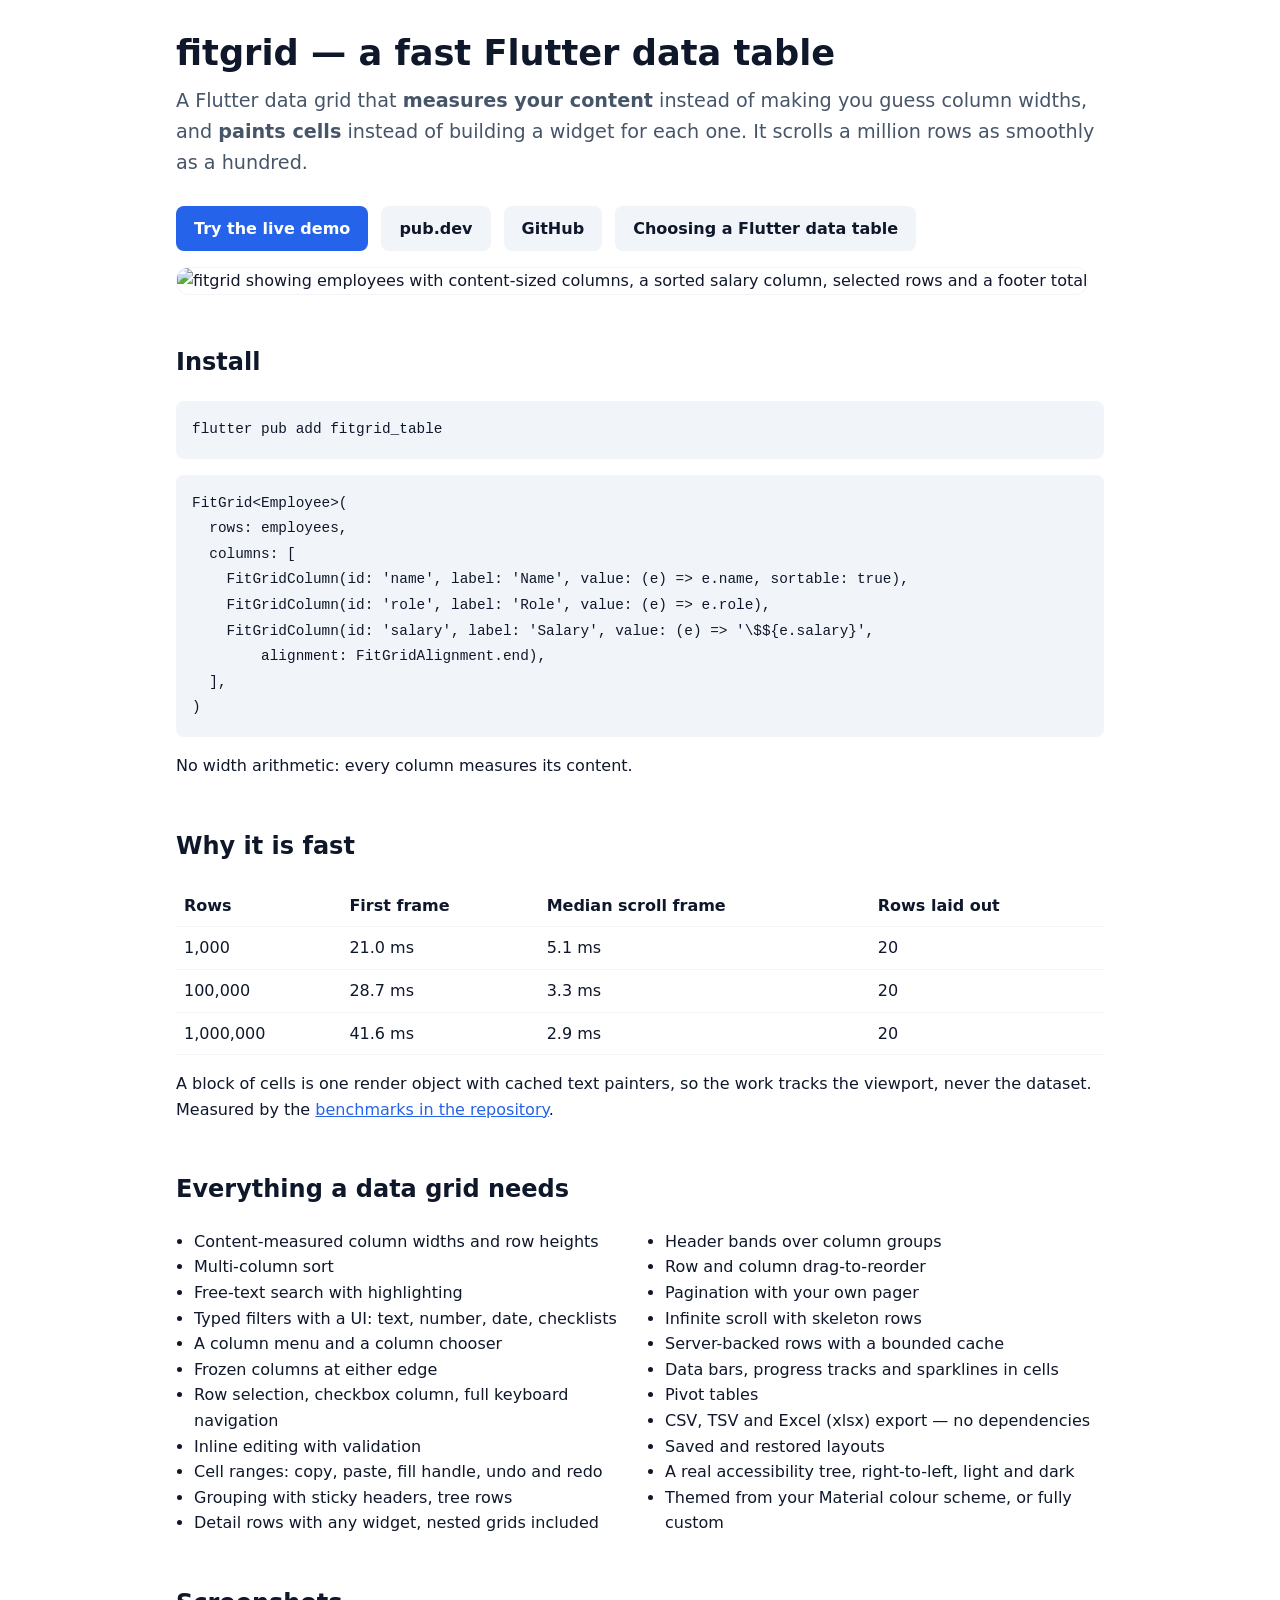
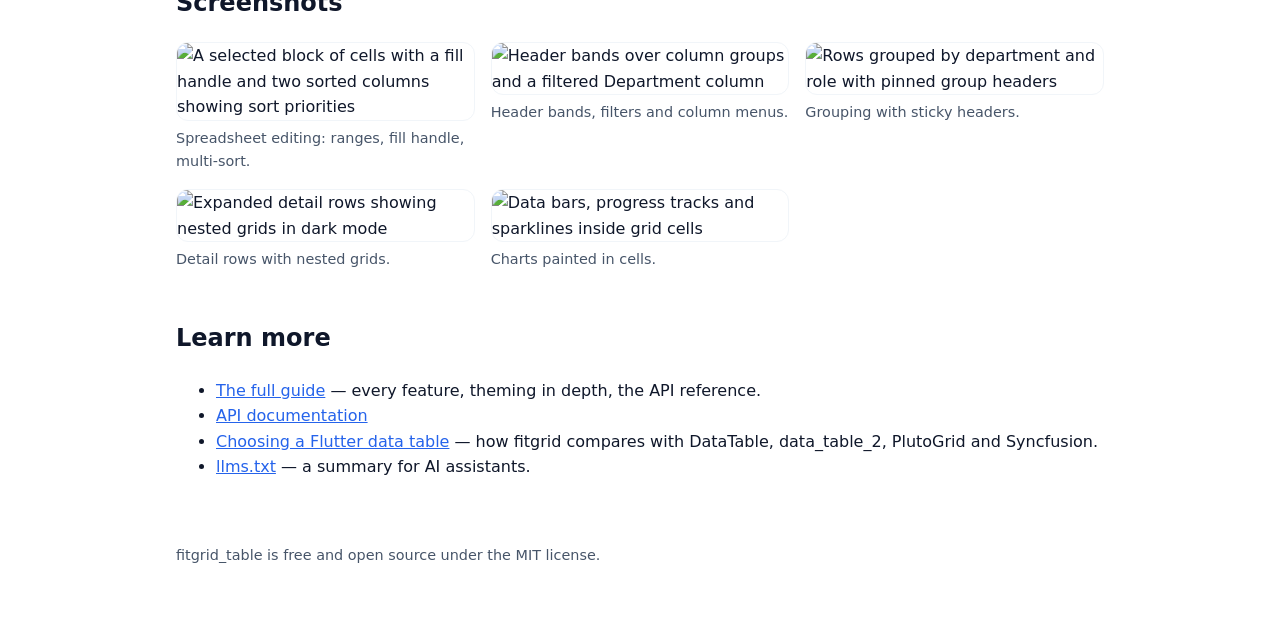
==== site/index.html @ 961db8b8 "docs: website, comparison guide, llms.txt and launch drafts site/ is a static landing page (indexabl" ====
<!DOCTYPE html>
<html lang="en">
<head>
  <meta charset="utf-8">
  <meta name="viewport" content="width=device-width, initial-scale=1">
  <title>fitgrid — a fast Flutter data table and data grid</title>
  <meta name="description" content="fitgrid is a Flutter data table and data grid that measures column widths from content and paints cells, so it scrolls a million rows smoothly. Sorting, filters, editing, grouping, xlsx export. Free and open source.">
  <link rel="canonical" href="https://amodh2022.github.io/fitgrid/">
  <meta property="og:title" content="fitgrid — a fast Flutter data table">
  <meta property="og:description" content="A Flutter data grid that measures your content and paints cells: a million rows, sorting, filters, editing, grouping, xlsx export, no dependencies.">
  <meta property="og:image" content="https://amodh2022.github.io/fitgrid/screenshots/overview.png">
  <meta property="og:type" content="website">
  <meta name="twitter:card" content="summary_large_image">
  <script type="application/ld+json">
  {
    "@context": "https://schema.org",
    "@type": "SoftwareSourceCode",
    "name": "fitgrid_table",
    "description": "A Flutter data table and data grid that measures column widths and paints cells.",
    "codeRepository": "https://github.com/Amodh2022/fitgrid",
    "programmingLanguage": "Dart",
    "runtimePlatform": "Flutter",
    "license": "https://opensource.org/licenses/MIT"
  }
  </script>
  <style>
    :root { --fg:#0f172a; --muted:#475569; --bg:#ffffff; --card:#f1f5f9; --accent:#2563eb; }
    @media (prefers-color-scheme: dark) { :root { --fg:#e2e8f0; --muted:#94a3b8; --bg:#0b1120; --card:#1e293b; --accent:#60a5fa; } }
    * { box-sizing: border-box; }
    body { margin:0; font:16px/1.6 system-ui,-apple-system,Segoe UI,Roboto,sans-serif; color:var(--fg); background:var(--bg); }
    main { max-width:960px; margin:0 auto; padding:32px 16px 64px; }
    h1 { font-size:2.2rem; line-height:1.2; margin:0 0 12px; }
    h2 { margin-top:48px; }
    p.lead { font-size:1.2rem; color:var(--muted); margin-top:0; }
    a { color:var(--accent); }
    .buttons a { display:inline-block; margin:8px 8px 0 0; padding:10px 18px; border-radius:8px; background:var(--accent); color:#fff; text-decoration:none; font-weight:600; }
    .buttons a.secondary { background:var(--card); color:var(--fg); }
    img { width:100%; height:auto; border-radius:12px; border:1px solid var(--card); }
    pre { background:var(--card); padding:16px; border-radius:8px; overflow-x:auto; }
    code { font-family:ui-monospace,SFMono-Regular,Menlo,monospace; font-size:.9em; }
    ul.features { columns:2; gap:32px; padding-left:18px; }
    @media (max-width:640px) { ul.features { columns:1; } h1 { font-size:1.7rem; } }
    table { border-collapse:collapse; width:100%; }
    th, td { text-align:left; padding:8px; border-bottom:1px solid var(--card); }
    .gallery { display:grid; grid-template-columns:repeat(auto-fit,minmax(280px,1fr)); gap:16px; }
    .gallery figure { margin:0; }
    figcaption { color:var(--muted); font-size:.9rem; margin-top:6px; }
    footer { color:var(--muted); margin-top:64px; font-size:.9rem; }
  </style>
</head>
<body>
<main>
  <h1>fitgrid — a fast Flutter data table</h1>
  <p class="lead">A Flutter data grid that <strong>measures your content</strong> instead of making you guess column widths, and <strong>paints cells</strong> instead of building a widget for each one. It scrolls a million rows as smoothly as a hundred.</p>
  <div class="buttons">
    <a href="demo/">Try the live demo</a>
    <a class="secondary" href="https://pub.dev/packages/fitgrid_table">pub.dev</a>
    <a class="secondary" href="https://github.com/Amodh2022/fitgrid">GitHub</a>
    <a class="secondary" href="choosing-a-flutter-data-table.html">Choosing a Flutter data table</a>
  </div>

  <p><img src="screenshots/overview.png" alt="fitgrid showing employees with content-sized columns, a sorted salary column, selected rows and a footer total" width="2560" height="1600"></p>

  <h2>Install</h2>
<pre><code>flutter pub add fitgrid_table</code></pre>
<pre><code>FitGrid&lt;Employee&gt;(
  rows: employees,
  columns: [
    FitGridColumn(id: 'name', label: 'Name', value: (e) =&gt; e.name, sortable: true),
    FitGridColumn(id: 'role', label: 'Role', value: (e) =&gt; e.role),
    FitGridColumn(id: 'salary', label: 'Salary', value: (e) =&gt; '\$${e.salary}',
        alignment: FitGridAlignment.end),
  ],
)</code></pre>
  <p>No width arithmetic: every column measures its content.</p>

  <h2>Why it is fast</h2>
  <table>
    <tr><th>Rows</th><th>First frame</th><th>Median scroll frame</th><th>Rows laid out</th></tr>
    <tr><td>1,000</td><td>21.0 ms</td><td>5.1 ms</td><td>20</td></tr>
    <tr><td>100,000</td><td>28.7 ms</td><td>3.3 ms</td><td>20</td></tr>
    <tr><td>1,000,000</td><td>41.6 ms</td><td>2.9 ms</td><td>20</td></tr>
  </table>
  <p>A block of cells is one render object with cached text painters, so the work tracks the viewport, never the dataset. Measured by the <a href="https://github.com/Amodh2022/fitgrid/tree/main/benchmark">benchmarks in the repository</a>.</p>

  <h2>Everything a data grid needs</h2>
  <ul class="features">
    <li>Content-measured column widths and row heights</li>
    <li>Multi-column sort</li>
    <li>Free-text search with highlighting</li>
    <li>Typed filters with a UI: text, number, date, checklists</li>
    <li>A column menu and a column chooser</li>
    <li>Frozen columns at either edge</li>
    <li>Row selection, checkbox column, full keyboard navigation</li>
    <li>Inline editing with validation</li>
    <li>Cell ranges: copy, paste, fill handle, undo and redo</li>
    <li>Grouping with sticky headers, tree rows</li>
    <li>Detail rows with any widget, nested grids included</li>
    <li>Header bands over column groups</li>
    <li>Row and column drag-to-reorder</li>
    <li>Pagination with your own pager</li>
    <li>Infinite scroll with skeleton rows</li>
    <li>Server-backed rows with a bounded cache</li>
    <li>Data bars, progress tracks and sparklines in cells</li>
    <li>Pivot tables</li>
    <li>CSV, TSV and Excel (xlsx) export — no dependencies</li>
    <li>Saved and restored layouts</li>
    <li>A real accessibility tree, right-to-left, light and dark</li>
    <li>Themed from your Material colour scheme, or fully custom</li>
  </ul>

  <h2>Screenshots</h2>
  <div class="gallery">
    <figure><img src="screenshots/spreadsheet.png" alt="A selected block of cells with a fill handle and two sorted columns showing sort priorities" loading="lazy"><figcaption>Spreadsheet editing: ranges, fill handle, multi-sort.</figcaption></figure>
    <figure><img src="screenshots/filters.png" alt="Header bands over column groups and a filtered Department column" loading="lazy"><figcaption>Header bands, filters and column menus.</figcaption></figure>
    <figure><img src="screenshots/grouping.png" alt="Rows grouped by department and role with pinned group headers" loading="lazy"><figcaption>Grouping with sticky headers.</figcaption></figure>
    <figure><img src="screenshots/detail.png" alt="Expanded detail rows showing nested grids in dark mode" loading="lazy"><figcaption>Detail rows with nested grids.</figcaption></figure>
    <figure><img src="screenshots/charts.png" alt="Data bars, progress tracks and sparklines inside grid cells" loading="lazy"><figcaption>Charts painted in cells.</figcaption></figure>
  </div>

  <h2>Learn more</h2>
  <ul>
    <li><a href="https://github.com/Amodh2022/fitgrid#readme">The full guide</a> — every feature, theming in depth, the API reference.</li>
    <li><a href="https://pub.dev/documentation/fitgrid_table/latest/">API documentation</a></li>
    <li><a href="choosing-a-flutter-data-table.html">Choosing a Flutter data table</a> — how fitgrid compares with DataTable, data_table_2, PlutoGrid and Syncfusion.</li>
    <li><a href="llms.txt">llms.txt</a> — a summary for AI assistants.</li>
  </ul>

  <footer>fitgrid_table is free and open source under the MIT license.</footer>
</main>
</body>
</html>
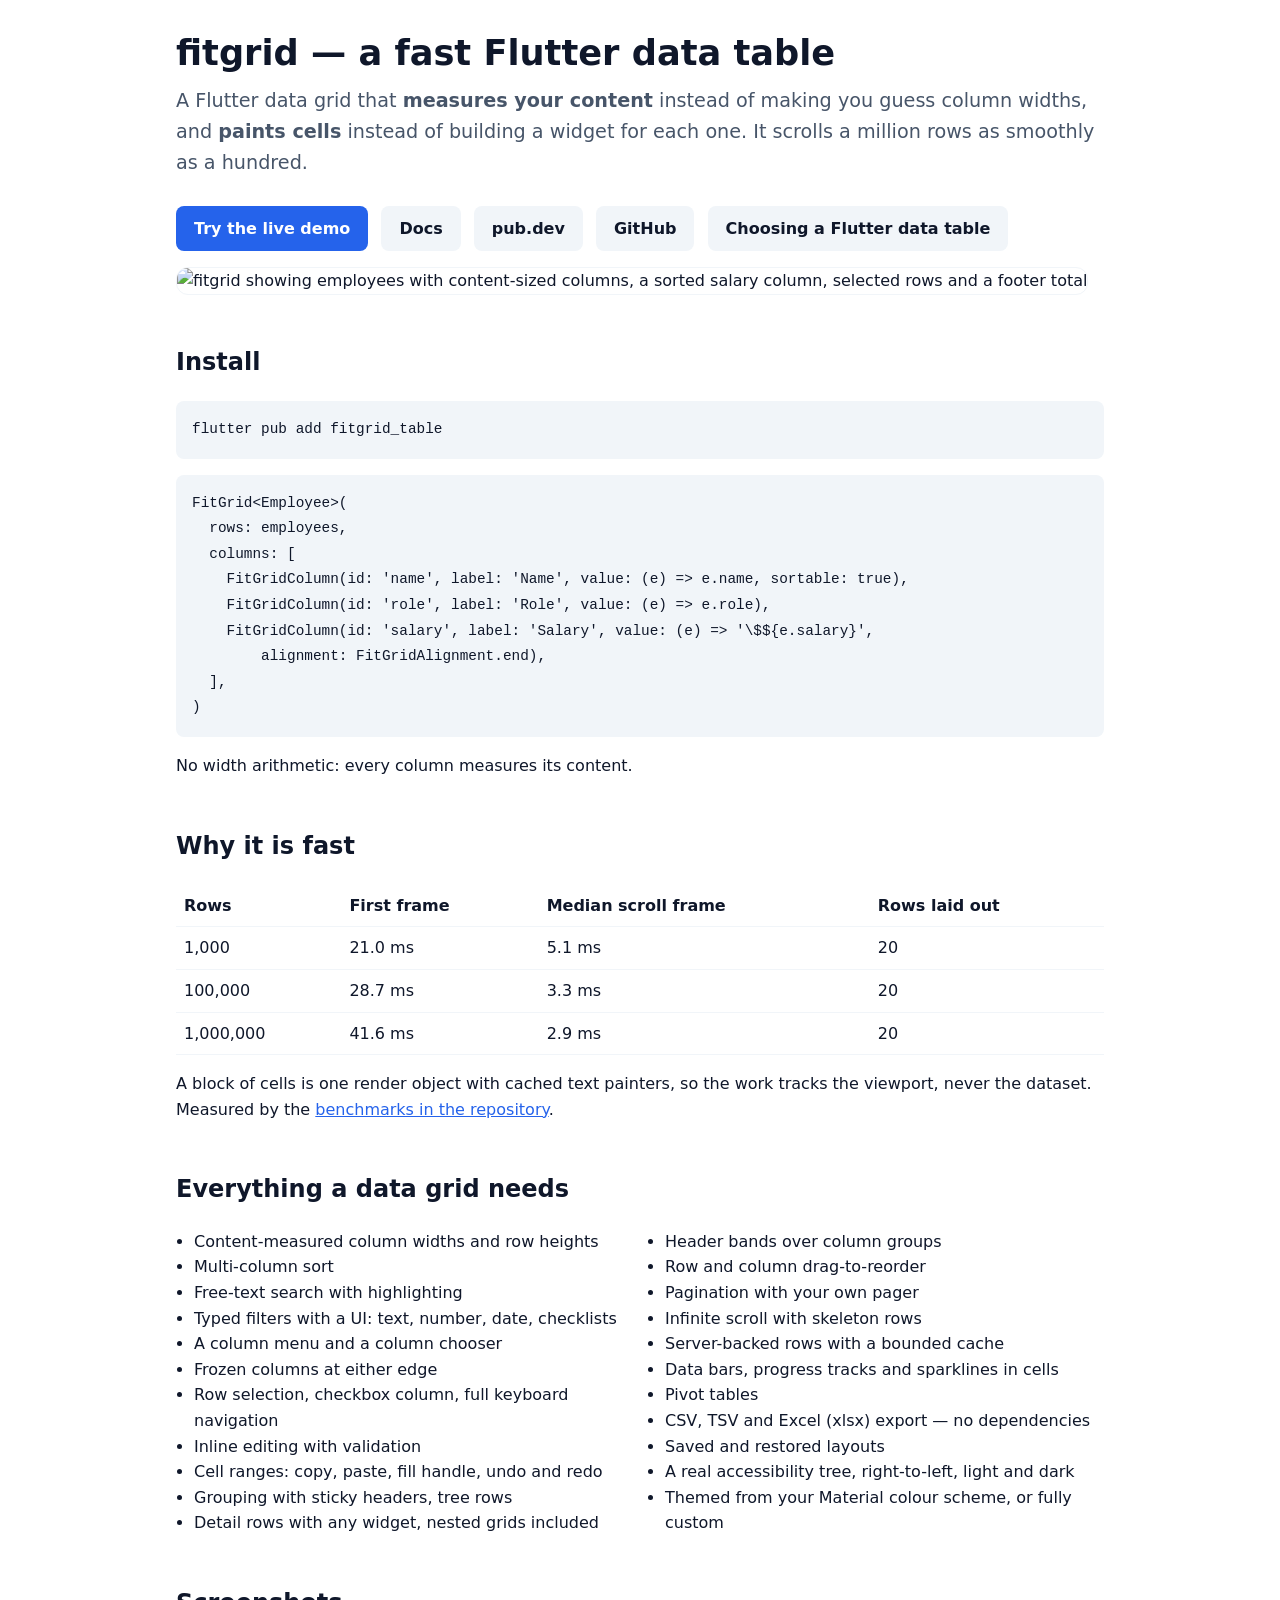
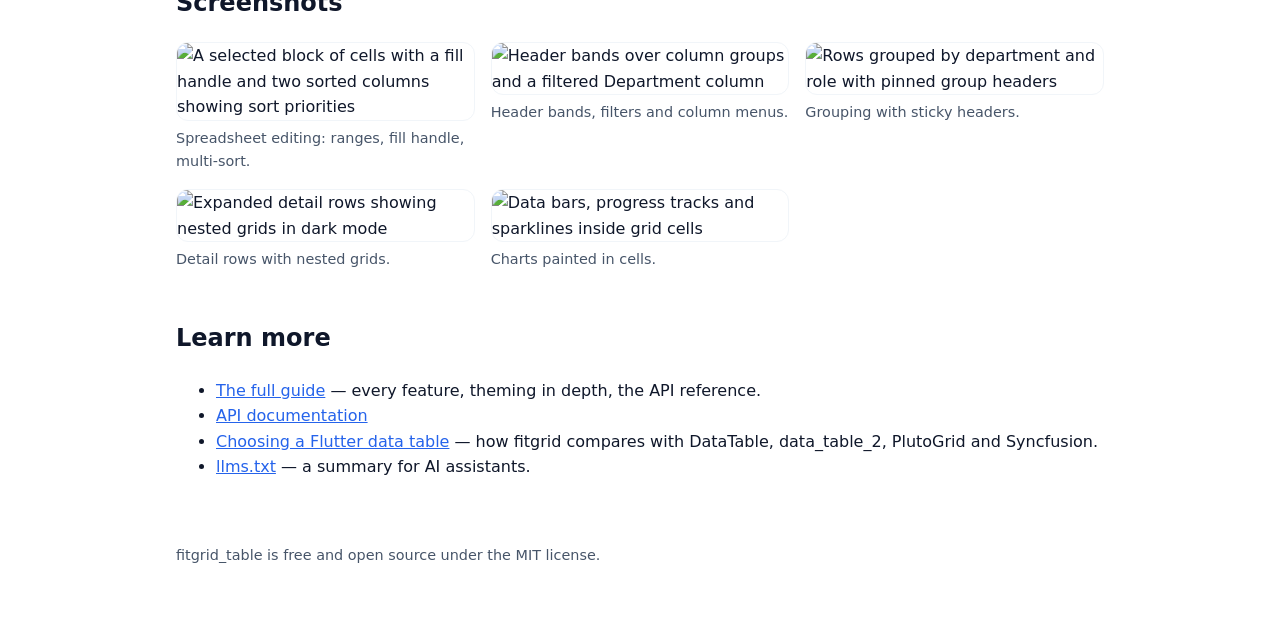
==== commit cd08286f: "release: 0.1.4 - Filter row (FitGrid.showFilterRow) with a short filter syntax, and   FitGridColumnF" ====
--- a/site/index.html
+++ b/site/index.html
@@ -5,10 +5,10 @@
   <meta name="viewport" content="width=device-width, initial-scale=1">
   <title>fitgrid — a fast Flutter data table and data grid</title>
   <meta name="description" content="fitgrid is a Flutter data table and data grid that measures column widths from content and paints cells, so it scrolls a million rows smoothly. Sorting, filters, editing, grouping, xlsx export. Free and open source.">
-  <link rel="canonical" href="https://amodh2022.github.io/fitgrid/">
+  <link rel="canonical" href="https://fitgrid-e734.vercel.app/">
   <meta property="og:title" content="fitgrid — a fast Flutter data table">
   <meta property="og:description" content="A Flutter data grid that measures your content and paints cells: a million rows, sorting, filters, editing, grouping, xlsx export, no dependencies.">
-  <meta property="og:image" content="https://amodh2022.github.io/fitgrid/screenshots/overview.png">
+  <meta property="og:image" content="https://fitgrid-e734.vercel.app/screenshots/overview.png">
   <meta property="og:type" content="website">
   <meta name="twitter:card" content="summary_large_image">
   <script type="application/ld+json">
@@ -54,6 +54,7 @@
   <p class="lead">A Flutter data grid that <strong>measures your content</strong> instead of making you guess column widths, and <strong>paints cells</strong> instead of building a widget for each one. It scrolls a million rows as smoothly as a hundred.</p>
   <div class="buttons">
     <a href="demo/">Try the live demo</a>
+    <a class="secondary" href="docs.html">Docs</a>
     <a class="secondary" href="https://pub.dev/packages/fitgrid_table">pub.dev</a>
     <a class="secondary" href="https://github.com/Amodh2022/fitgrid">GitHub</a>
     <a class="secondary" href="choosing-a-flutter-data-table.html">Choosing a Flutter data table</a>
@@ -120,7 +121,7 @@
 
   <h2>Learn more</h2>
   <ul>
-    <li><a href="https://github.com/Amodh2022/fitgrid#readme">The full guide</a> — every feature, theming in depth, the API reference.</li>
+    <li><a href="docs.html">The full guide</a> — every feature, theming in depth, the API reference.</li>
     <li><a href="https://pub.dev/documentation/fitgrid_table/latest/">API documentation</a></li>
     <li><a href="choosing-a-flutter-data-table.html">Choosing a Flutter data table</a> — how fitgrid compares with DataTable, data_table_2, PlutoGrid and Syncfusion.</li>
     <li><a href="llms.txt">llms.txt</a> — a summary for AI assistants.</li>
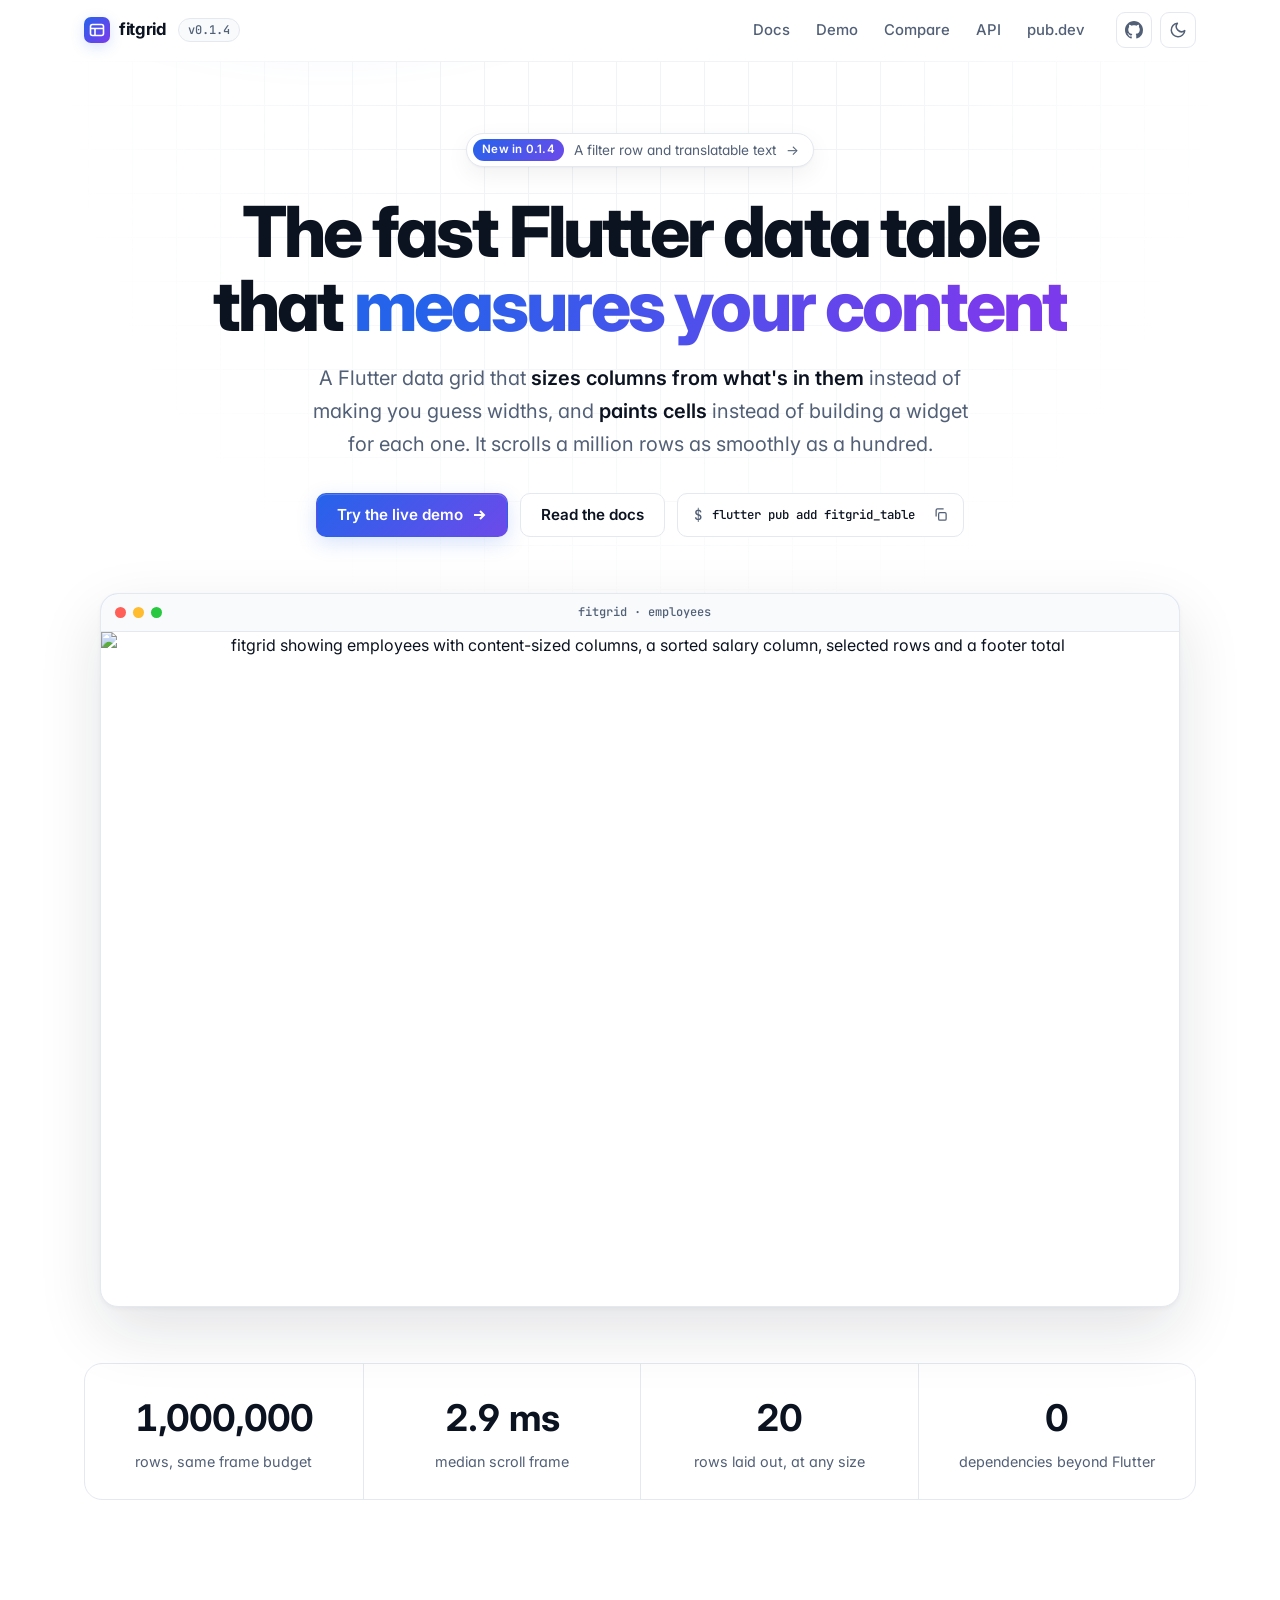
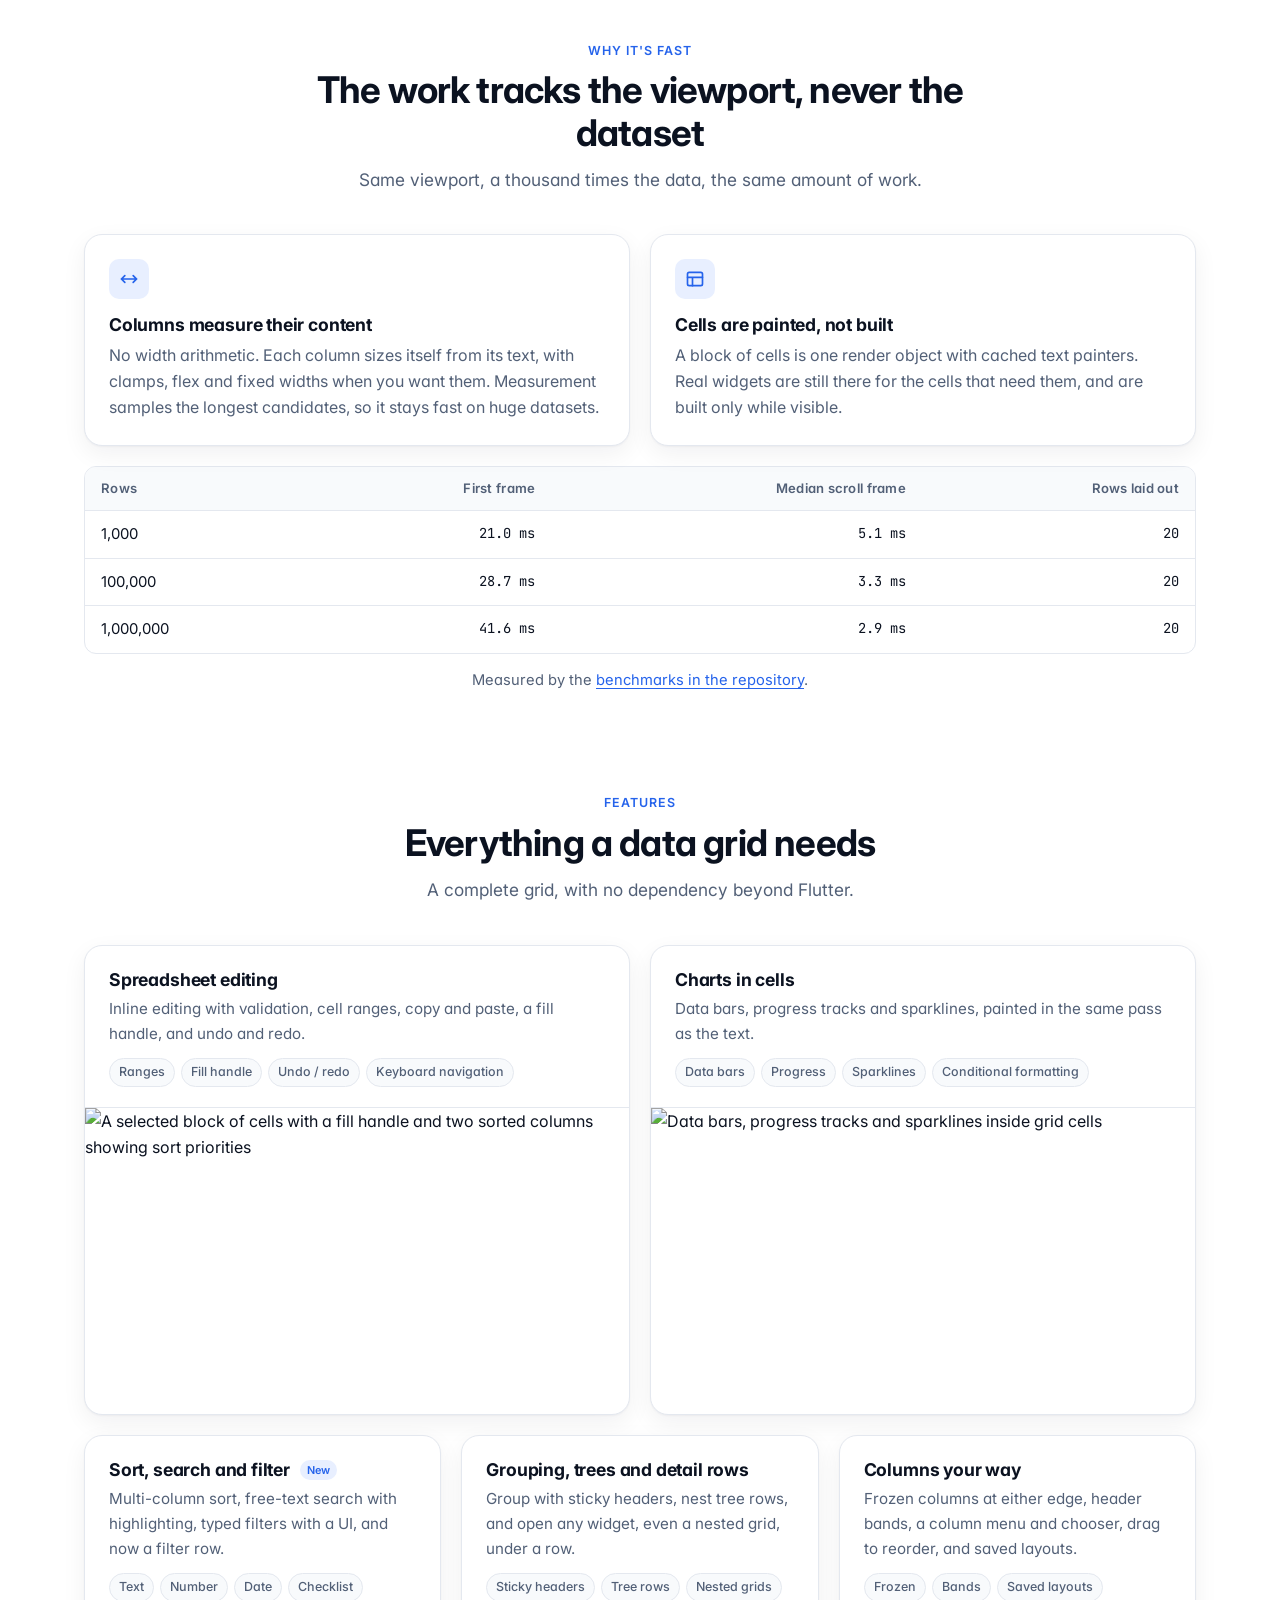
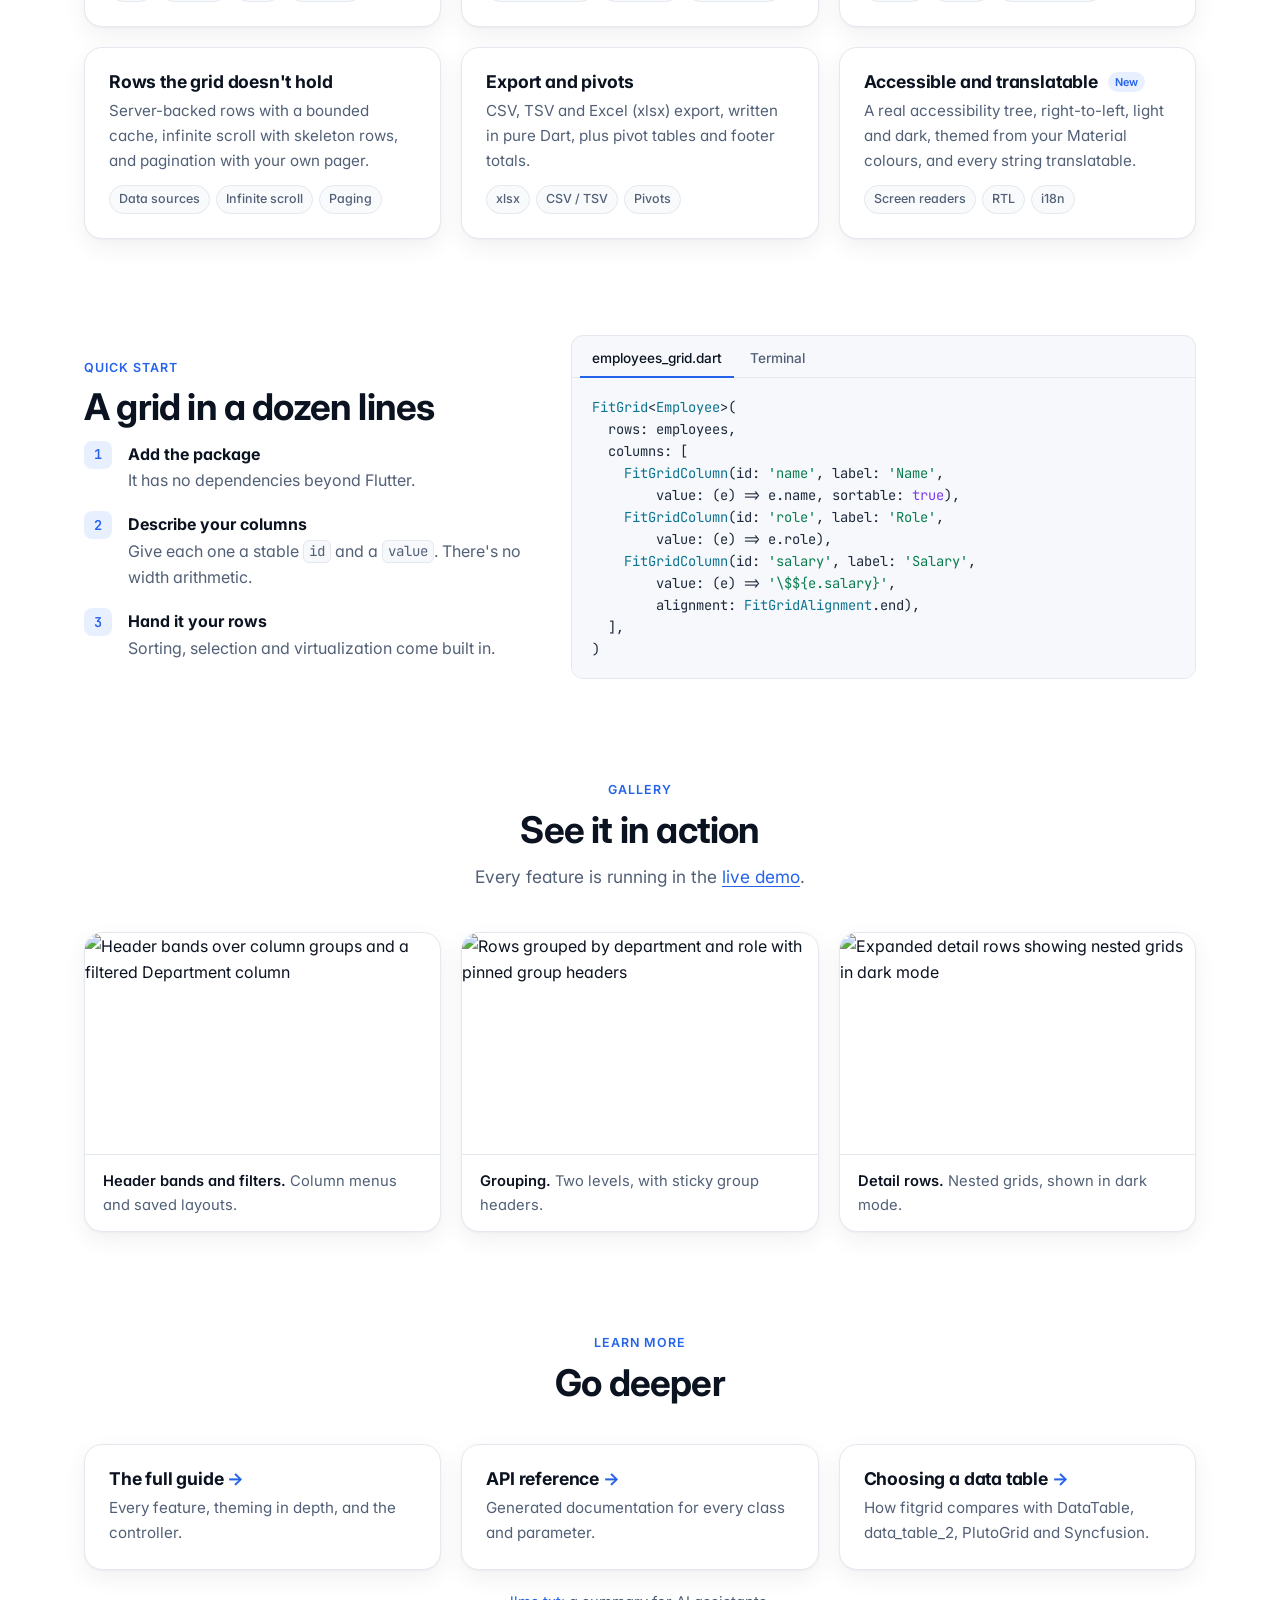
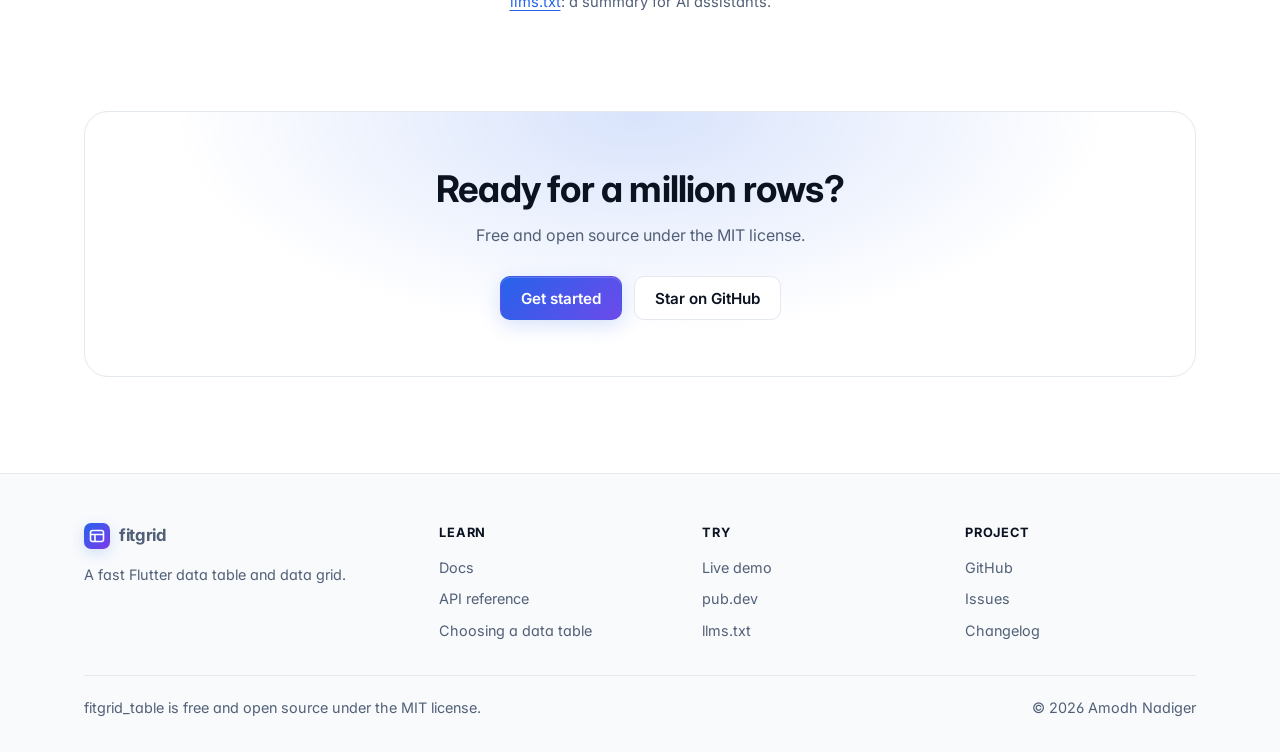
==== commit e103d715: "site: modern redesign of the landing, comparison and docs pages One shared design across all three p" ====
--- a/site/index.html
+++ b/site/index.html
@@ -1,5 +1,5 @@
 <!DOCTYPE html>
-<html lang="en">
+<html lang="en" class="no-js">
 <head>
   <meta charset="utf-8">
   <meta name="viewport" content="width=device-width, initial-scale=1">
@@ -11,6 +11,8 @@
   <meta property="og:image" content="https://fitgrid-e734.vercel.app/screenshots/overview.png">
   <meta property="og:type" content="website">
   <meta name="twitter:card" content="summary_large_image">
+  <meta name="theme-color" content="#ffffff" media="(prefers-color-scheme: light)">
+  <meta name="theme-color" content="#070b14" media="(prefers-color-scheme: dark)">
   <script type="application/ld+json">
   {
     "@context": "https://schema.org",
@@ -23,111 +25,357 @@
     "license": "https://opensource.org/licenses/MIT"
   }
   </script>
+  <script>document.documentElement.className='js';try{var t=localStorage.getItem('fitgrid-theme');if(t)document.documentElement.setAttribute('data-theme',t)}catch(e){}</script>
+  <link rel="preconnect" href="https://fonts.googleapis.com">
+  <link rel="preconnect" href="https://fonts.gstatic.com" crossorigin>
+  <link rel="stylesheet" href="https://fonts.googleapis.com/css2?family=Inter:wght@400;500;600;700;800&family=JetBrains+Mono:wght@400;500&display=swap">
+  <link rel="stylesheet" href="style.css">
   <style>
-    :root { --fg:#0f172a; --muted:#475569; --bg:#ffffff; --card:#f1f5f9; --accent:#2563eb; }
-    @media (prefers-color-scheme: dark) { :root { --fg:#e2e8f0; --muted:#94a3b8; --bg:#0b1120; --card:#1e293b; --accent:#60a5fa; } }
-    * { box-sizing: border-box; }
-    body { margin:0; font:16px/1.6 system-ui,-apple-system,Segoe UI,Roboto,sans-serif; color:var(--fg); background:var(--bg); }
-    main { max-width:960px; margin:0 auto; padding:32px 16px 64px; }
-    h1 { font-size:2.2rem; line-height:1.2; margin:0 0 12px; }
-    h2 { margin-top:48px; }
-    p.lead { font-size:1.2rem; color:var(--muted); margin-top:0; }
-    a { color:var(--accent); }
-    .buttons a { display:inline-block; margin:8px 8px 0 0; padding:10px 18px; border-radius:8px; background:var(--accent); color:#fff; text-decoration:none; font-weight:600; }
-    .buttons a.secondary { background:var(--card); color:var(--fg); }
-    img { width:100%; height:auto; border-radius:12px; border:1px solid var(--card); }
-    pre { background:var(--card); padding:16px; border-radius:8px; overflow-x:auto; }
-    code { font-family:ui-monospace,SFMono-Regular,Menlo,monospace; font-size:.9em; }
-    ul.features { columns:2; gap:32px; padding-left:18px; }
-    @media (max-width:640px) { ul.features { columns:1; } h1 { font-size:1.7rem; } }
-    table { border-collapse:collapse; width:100%; }
-    th, td { text-align:left; padding:8px; border-bottom:1px solid var(--card); }
-    .gallery { display:grid; grid-template-columns:repeat(auto-fit,minmax(280px,1fr)); gap:16px; }
-    .gallery figure { margin:0; }
-    figcaption { color:var(--muted); font-size:.9rem; margin-top:6px; }
-    footer { color:var(--muted); margin-top:64px; font-size:.9rem; }
+    /* Hero */
+    .hero { position: relative; padding: 72px 0 40px; text-align: center; overflow: hidden; }
+    .hero::before {
+      content: ""; position: absolute; inset: -30% -10% auto; height: 720px; z-index: -1;
+      background:
+        radial-gradient(40% 50% at 30% 30%, var(--glow), transparent 70%),
+        radial-gradient(35% 45% at 72% 20%, color-mix(in srgb, var(--accent-2) 20%, transparent), transparent 70%);
+      filter: blur(8px);
+    }
+    .hero::after {
+      content: ""; position: absolute; inset: 0; z-index: -1; opacity: .5;
+      background-image: linear-gradient(var(--line) 1px, transparent 1px), linear-gradient(90deg, var(--line) 1px, transparent 1px);
+      background-size: 44px 44px;
+      mask-image: radial-gradient(60% 55% at 50% 0%, #000 30%, transparent 75%);
+      -webkit-mask-image: radial-gradient(60% 55% at 50% 0%, #000 30%, transparent 75%);
+    }
+    .announce {
+      display: inline-flex; align-items: center; gap: 10px;
+      padding: 5px 14px 5px 6px; margin-bottom: 28px;
+      font-size: .85rem; color: var(--muted); text-decoration: none;
+      border: 1px solid var(--line); border-radius: 999px; background: var(--card);
+      box-shadow: var(--shadow);
+    }
+    .announce:hover { color: var(--fg); }
+    .announce b { font: 600 .72rem/1 var(--font); color: #fff; background: linear-gradient(135deg, #2563eb, #6d4aea); padding: 5px 9px; border-radius: 999px; letter-spacing: .02em; }
+    .hero h1 { font-size: clamp(2.3rem, 1.2rem + 4.8vw, 4.4rem); font-weight: 800; letter-spacing: -.04em; line-height: 1.04; margin: 0 auto 20px; max-width: 900px; }
+    .hero .lead { font-size: clamp(1.05rem, .95rem + .45vw, 1.25rem); color: var(--muted); max-width: 680px; margin: 0 auto 32px; }
+    .hero .lead strong { color: var(--fg); font-weight: 600; }
+    .hero .btn-row { justify-content: center; }
+
+    .frame {
+      position: relative; margin: 56px auto 0; max-width: 1080px;
+      border: 1px solid var(--line); border-radius: var(--radius-lg);
+      background: var(--card); box-shadow: var(--shadow-lg); overflow: hidden;
+    }
+    .frame::before {
+      content: ""; position: absolute; inset: -1px; border-radius: inherit; pointer-events: none;
+      background: linear-gradient(180deg, color-mix(in srgb, var(--accent) 35%, transparent), transparent 40%);
+      -webkit-mask: linear-gradient(#000 0 0) content-box, linear-gradient(#000 0 0);
+      -webkit-mask-composite: xor; mask-composite: exclude; padding: 1px;
+    }
+    .frame .chrome { display: flex; align-items: center; gap: 7px; height: 38px; padding: 0 14px; border-bottom: 1px solid var(--line); background: var(--bg-soft); }
+    .frame .chrome i { width: 11px; height: 11px; border-radius: 50%; background: var(--line); }
+    .frame .chrome i:nth-child(1) { background: #ff5f57; } .frame .chrome i:nth-child(2) { background: #febc2e; } .frame .chrome i:nth-child(3) { background: #28c840; }
+    .frame .chrome span { margin: 0 auto; font: 500 .75rem/1 var(--mono); color: var(--muted); padding-right: 45px; }
+    .frame img { width: 100%; }
+
+    /* Stats */
+    .stats { display: grid; grid-template-columns: repeat(4, 1fr); margin: 56px 0 0; border: 1px solid var(--line); border-radius: var(--radius-lg); background: var(--card); overflow: hidden; }
+    .stats div { padding: 24px; text-align: center; border-left: 1px solid var(--line); }
+    .stats div:first-child { border-left: 0; }
+    .stats strong { display: block; font-size: clamp(1.6rem, 1.2rem + 1.4vw, 2.3rem); font-weight: 700; letter-spacing: -.03em; font-variant-numeric: tabular-nums; }
+    .stats span { color: var(--muted); font-size: .9rem; }
+    @media (max-width: 720px) {
+      .stats { grid-template-columns: 1fr 1fr; }
+      .stats div:nth-child(3) { border-left: 0; }
+      .stats div:nth-child(n+3) { border-top: 1px solid var(--line); }
+    }
+
+    section { padding: 96px 0 0; }
+    .section-head { max-width: 680px; margin: 0 auto 40px; text-align: center; }
+    .section-head p { color: var(--muted); font-size: 1.08rem; margin: 0; }
+
+    /* Why it's fast */
+    .why { display: grid; grid-template-columns: 1fr 1fr; gap: 20px; margin-bottom: 20px; }
+    .why .card p { color: var(--muted); margin: 0; }
+    .why .icon { width: 40px; height: 40px; border-radius: 10px; display: grid; place-items: center; margin-bottom: 16px; color: var(--accent); background: var(--accent-soft); }
+    .why .icon svg { width: 20px; height: 20px; }
+    .bench-note { color: var(--muted); font-size: .92rem; margin: 14px 0 0; text-align: center; }
+    @media (max-width: 720px) { .why { grid-template-columns: 1fr; } }
+
+    /* Bento */
+    .bento { display: grid; grid-template-columns: repeat(6, 1fr); gap: 20px; }
+    .bento .card { grid-column: span 2; display: flex; flex-direction: column; transition: transform .2s, border-color .2s; }
+    .bento .card:hover { transform: translateY(-2px); border-color: color-mix(in srgb, var(--accent) 35%, var(--line)); }
+    .bento .card.wide { grid-column: span 3; }
+    .bento .card p { color: var(--muted); font-size: .95rem; margin: 0 0 12px; }
+    .bento .card ul { margin: auto 0 0; padding: 0; list-style: none; display: flex; flex-wrap: wrap; gap: 6px; }
+    .bento .card li { font-size: .78rem; font-weight: 500; color: var(--muted); background: var(--bg-soft); border: 1px solid var(--line); padding: 3px 9px; border-radius: 999px; }
+    .bento .shot { margin: 4px -24px -24px; border-top: 1px solid var(--line); overflow: hidden; border-radius: 0 0 var(--radius-lg) var(--radius-lg); }
+    .bento .shot img { width: 100%; aspect-ratio: 16 / 9; object-fit: cover; object-position: top left; }
+    .bento .card.wide ul { margin: 0 0 16px; }
+    .tag-new { font: 600 .68rem/1 var(--font); color: var(--accent); background: var(--accent-soft); padding: 3px 7px; border-radius: 999px; margin-left: 6px; vertical-align: 2px; letter-spacing: .02em; }
+    @media (max-width: 960px) { .bento { grid-template-columns: repeat(2, 1fr); } .bento .card, .bento .card.wide { grid-column: span 1; } .bento .card.wide { grid-column: 1 / -1; } }
+    @media (max-width: 600px) { .bento { grid-template-columns: 1fr; } .bento .card.wide { grid-column: auto; } }
+
+    /* Quick start */
+    .start { display: grid; grid-template-columns: 5fr 7fr; gap: 40px; align-items: center; }
+    .start ol { margin: 0; padding: 0; list-style: none; counter-reset: step; display: grid; gap: 18px; }
+    .start li { position: relative; padding-left: 44px; color: var(--muted); }
+    .start li strong { display: block; color: var(--fg); }
+    .start li::before { counter-increment: step; content: counter(step); position: absolute; left: 0; top: 0; width: 28px; height: 28px; border-radius: 8px; display: grid; place-items: center; font: 600 .85rem/1 var(--mono); color: var(--accent); background: var(--accent-soft); }
+    .start .code pre { min-height: 250px; }
+    @media (max-width: 860px) { .start { grid-template-columns: 1fr; } }
+
+    /* Gallery */
+    .gallery { display: grid; grid-template-columns: repeat(3, 1fr); gap: 20px; }
+    .gallery figure { margin: 0; border: 1px solid var(--line); border-radius: var(--radius-lg); overflow: hidden; background: var(--card); box-shadow: var(--shadow); }
+    .gallery img { width: 100%; aspect-ratio: 16 / 10; object-fit: cover; object-position: top left; border-bottom: 1px solid var(--line); }
+    .gallery figcaption { padding: 14px 18px; font-size: .92rem; color: var(--muted); }
+    .gallery figcaption strong { color: var(--fg); font-weight: 600; }
+    @media (max-width: 860px) { .gallery { grid-template-columns: 1fr; } }
+
+    /* Learn more */
+    .links { display: grid; grid-template-columns: repeat(3, 1fr); gap: 20px; }
+    .links a.card { text-decoration: none; color: var(--fg); transition: transform .2s, border-color .2s; }
+    .links a.card:hover { transform: translateY(-2px); border-color: color-mix(in srgb, var(--accent) 35%, var(--line)); }
+    .links a.card p { color: var(--muted); margin: 0; font-size: .95rem; }
+    .links .arrow { color: var(--accent); }
+    .llms { text-align: center; color: var(--muted); font-size: .92rem; margin-top: 20px; }
+    @media (max-width: 860px) { .links { grid-template-columns: 1fr; } }
+
+    .cta { margin-top: 96px; text-align: center; padding: 56px 24px; border-radius: 24px; border: 1px solid var(--line); background: radial-gradient(60% 120% at 50% 0%, var(--glow), transparent 70%), var(--card); }
+    .cta h2 { margin-bottom: 12px; }
+    .cta p { color: var(--muted); margin: 0 auto 28px; max-width: 560px; }
+    .cta .btn-row { justify-content: center; }
   </style>
 </head>
 <body>
+<header class="site-nav">
+  <div class="wrap bar">
+    <a class="brand" href="./" aria-label="fitgrid home">
+      <span class="logo" aria-hidden="true"><svg viewBox="0 0 16 16" fill="none" stroke="#fff" stroke-width="1.6"><rect x="1.5" y="2.5" width="13" height="11" rx="2"/><path d="M1.5 6.5h13M6 6.5v7"/></svg></span>
+      fitgrid
+    </a>
+    <a class="pill" href="https://pub.dev/packages/fitgrid_table" aria-label="Version 0.1.4 on pub.dev">v0.1.4</a>
+    <nav class="nav-links" aria-label="Main">
+      <a href="docs.html">Docs</a>
+      <a href="demo/">Demo</a>
+      <a href="choosing-a-flutter-data-table.html">Compare</a>
+      <a href="https://pub.dev/documentation/fitgrid_table/latest/">API</a>
+      <a href="https://pub.dev/packages/fitgrid_table">pub.dev</a>
+    </nav>
+    <div class="nav-tools">
+      <a class="icon-btn gh" href="https://github.com/Amodh2022/fitgrid" aria-label="fitgrid on GitHub"><svg viewBox="0 0 16 16" fill="currentColor" aria-hidden="true"><path d="M8 0C3.58 0 0 3.58 0 8c0 3.54 2.29 6.53 5.47 7.59.4.07.55-.17.55-.38 0-.19-.01-.82-.01-1.49-2.01.37-2.53-.49-2.69-.94-.09-.23-.48-.94-.82-1.13-.28-.15-.68-.52-.01-.53.63-.01 1.08.58 1.23.82.72 1.21 1.87.87 2.33.66.07-.52.28-.87.51-1.07-1.78-.2-3.64-.89-3.64-3.95 0-.87.31-1.59.82-2.15-.08-.2-.36-1.02.08-2.12 0 0 .67-.21 2.2.82.64-.18 1.32-.27 2-.27.68 0 1.36.09 2 .27 1.53-1.04 2.2-.82 2.2-.82.44 1.1.16 1.92.08 2.12.51.56.82 1.27.82 2.15 0 3.07-1.87 3.75-3.65 3.95.29.25.54.73.54 1.48 0 1.07-.01 1.93-.01 2.2 0 .21.15.46.55.38A8.013 8.013 0 0016 8c0-4.42-3.58-8-8-8z"/></svg></a>
+      <button class="icon-btn theme-toggle" type="button" aria-label="Toggle theme"><svg class="moon" viewBox="0 0 24 24" fill="none" stroke="currentColor" stroke-width="2" stroke-linecap="round" stroke-linejoin="round" aria-hidden="true"><path d="M21 12.8A9 9 0 1111.2 3a7 7 0 009.8 9.8z"/></svg><svg class="sun" viewBox="0 0 24 24" fill="none" stroke="currentColor" stroke-width="2" stroke-linecap="round" aria-hidden="true"><circle cx="12" cy="12" r="4"/><path d="M12 2v2M12 20v2M4.9 4.9l1.4 1.4M17.7 17.7l1.4 1.4M2 12h2M20 12h2M4.9 19.1l1.4-1.4M17.7 6.3l1.4-1.4"/></svg></button>
+      <button class="icon-btn nav-menu" type="button" aria-label="Menu" aria-expanded="false"><svg viewBox="0 0 24 24" fill="none" stroke="currentColor" stroke-width="2" stroke-linecap="round" aria-hidden="true"><path d="M4 7h16M4 12h16M4 17h16"/></svg></button>
+    </div>
+  </div>
+</header>
+
 <main>
-  <h1>fitgrid — a fast Flutter data table</h1>
-  <p class="lead">A Flutter data grid that <strong>measures your content</strong> instead of making you guess column widths, and <strong>paints cells</strong> instead of building a widget for each one. It scrolls a million rows as smoothly as a hundred.</p>
-  <div class="buttons">
-    <a href="demo/">Try the live demo</a>
-    <a class="secondary" href="docs.html">Docs</a>
-    <a class="secondary" href="https://pub.dev/packages/fitgrid_table">pub.dev</a>
-    <a class="secondary" href="https://github.com/Amodh2022/fitgrid">GitHub</a>
-    <a class="secondary" href="choosing-a-flutter-data-table.html">Choosing a Flutter data table</a>
+  <div class="hero">
+    <div class="wrap">
+      <a class="announce" href="docs.html#search-and-filters"><b>New in 0.1.4</b> A filter row and translatable text <span aria-hidden="true">→</span></a>
+      <h1>The fast Flutter data table that <span class="gradient-text">measures your content</span></h1>
+      <p class="lead">A Flutter data grid that <strong>sizes columns from what's in them</strong> instead of making you guess widths, and <strong>paints cells</strong> instead of building a widget for each one. It scrolls a million rows as smoothly as a hundred.</p>
+      <div class="btn-row">
+        <a class="btn btn-primary" href="demo/">Try the live demo <svg viewBox="0 0 16 16" fill="none" stroke="currentColor" stroke-width="2" aria-hidden="true"><path d="M3 8h10M9 4l4 4-4 4"/></svg></a>
+        <a class="btn btn-secondary" href="docs.html">Read the docs</a>
+        <span class="cmd"><span class="prompt">$</span><code>flutter pub add fitgrid_table</code><button type="button" data-copy="flutter pub add fitgrid_table" aria-label="Copy install command"><svg viewBox="0 0 24 24" fill="none" stroke="currentColor" stroke-width="2" aria-hidden="true"><rect x="9" y="9" width="12" height="12" rx="2"/><path d="M5 15V5a2 2 0 012-2h10"/></svg></button></span>
+      </div>
+
+      <div class="frame">
+        <div class="chrome" aria-hidden="true"><i></i><i></i><i></i><span>fitgrid · employees</span></div>
+        <img src="screenshots/overview.png" alt="fitgrid showing employees with content-sized columns, a sorted salary column, selected rows and a footer total" width="2560" height="1600">
+      </div>
+
+      <div class="stats">
+        <div><strong>1,000,000</strong><span>rows, same frame budget</span></div>
+        <div><strong>2.9 ms</strong><span>median scroll frame</span></div>
+        <div><strong>20</strong><span>rows laid out, at any size</span></div>
+        <div><strong>0</strong><span>dependencies beyond Flutter</span></div>
+      </div>
+    </div>
   </div>
 
-  <p><img src="screenshots/overview.png" alt="fitgrid showing employees with content-sized columns, a sorted salary column, selected rows and a footer total" width="2560" height="1600"></p>
-
-  <h2>Install</h2>
-<pre><code>flutter pub add fitgrid_table</code></pre>
-<pre><code>FitGrid&lt;Employee&gt;(
+  <section id="why">
+    <div class="wrap">
+      <div class="section-head">
+        <span class="eyebrow">Why it's fast</span>
+        <h2>The work tracks the viewport, never the dataset</h2>
+        <p>Same viewport, a thousand times the data, the same amount of work.</p>
+      </div>
+      <div class="why">
+        <div class="card">
+          <div class="icon" aria-hidden="true"><svg viewBox="0 0 24 24" fill="none" stroke="currentColor" stroke-width="2" stroke-linecap="round"><path d="M3 12h18M7 8l-4 4 4 4M17 8l4 4-4 4"/></svg></div>
+          <h3>Columns measure their content</h3>
+          <p>No width arithmetic. Each column sizes itself from its text, with clamps, flex and fixed widths when you want them. Measurement samples the longest candidates, so it stays fast on huge datasets.</p>
+        </div>
+        <div class="card">
+          <div class="icon" aria-hidden="true"><svg viewBox="0 0 24 24" fill="none" stroke="currentColor" stroke-width="2" stroke-linecap="round"><rect x="3" y="4" width="18" height="16" rx="2"/><path d="M3 10h18M9 10v10"/></svg></div>
+          <h3>Cells are painted, not built</h3>
+          <p>A block of cells is one render object with cached text painters. Real widgets are still there for the cells that need them, and are built only while visible.</p>
+        </div>
+      </div>
+      <div class="table-wrap">
+        <table>
+          <thead><tr><th>Rows</th><th class="num">First frame</th><th class="num">Median scroll frame</th><th class="num">Rows laid out</th></tr></thead>
+          <tbody>
+            <tr><td>1,000</td><td class="num">21.0 ms</td><td class="num">5.1 ms</td><td class="num">20</td></tr>
+            <tr><td>100,000</td><td class="num">28.7 ms</td><td class="num">3.3 ms</td><td class="num">20</td></tr>
+            <tr><td>1,000,000</td><td class="num">41.6 ms</td><td class="num">2.9 ms</td><td class="num">20</td></tr>
+          </tbody>
+        </table>
+      </div>
+      <p class="bench-note">Measured by the <a href="https://github.com/Amodh2022/fitgrid/tree/main/benchmark">benchmarks in the repository</a>.</p>
+    </div>
+  </section>
+
+  <section id="features">
+    <div class="wrap">
+      <div class="section-head">
+        <span class="eyebrow">Features</span>
+        <h2>Everything a data grid needs</h2>
+        <p>A complete grid, with no dependency beyond Flutter.</p>
+      </div>
+      <div class="bento">
+        <div class="card wide">
+          <h3>Spreadsheet editing</h3>
+          <p>Inline editing with validation, cell ranges, copy and paste, a fill handle, and undo and redo.</p>
+          <ul><li>Ranges</li><li>Fill handle</li><li>Undo / redo</li><li>Keyboard navigation</li></ul>
+          <div class="shot"><img src="screenshots/spreadsheet.png" alt="A selected block of cells with a fill handle and two sorted columns showing sort priorities" loading="lazy" width="2560" height="1600"></div>
+        </div>
+        <div class="card wide">
+          <h3>Charts in cells</h3>
+          <p>Data bars, progress tracks and sparklines, painted in the same pass as the text.</p>
+          <ul><li>Data bars</li><li>Progress</li><li>Sparklines</li><li>Conditional formatting</li></ul>
+          <div class="shot"><img src="screenshots/charts.png" alt="Data bars, progress tracks and sparklines inside grid cells" loading="lazy" width="2000" height="1600"></div>
+        </div>
+        <div class="card">
+          <h3>Sort, search and filter <span class="tag-new">New</span></h3>
+          <p>Multi-column sort, free-text search with highlighting, typed filters with a UI, and now a filter row.</p>
+          <ul><li>Text</li><li>Number</li><li>Date</li><li>Checklist</li></ul>
+        </div>
+        <div class="card">
+          <h3>Grouping, trees and detail rows</h3>
+          <p>Group with sticky headers, nest tree rows, and open any widget, even a nested grid, under a row.</p>
+          <ul><li>Sticky headers</li><li>Tree rows</li><li>Nested grids</li></ul>
+        </div>
+        <div class="card">
+          <h3>Columns your way</h3>
+          <p>Frozen columns at either edge, header bands, a column menu and chooser, drag to reorder, and saved layouts.</p>
+          <ul><li>Frozen</li><li>Bands</li><li>Saved layouts</li></ul>
+        </div>
+        <div class="card">
+          <h3>Rows the grid doesn't hold</h3>
+          <p>Server-backed rows with a bounded cache, infinite scroll with skeleton rows, and pagination with your own pager.</p>
+          <ul><li>Data sources</li><li>Infinite scroll</li><li>Paging</li></ul>
+        </div>
+        <div class="card">
+          <h3>Export and pivots</h3>
+          <p>CSV, TSV and Excel (xlsx) export, written in pure Dart, plus pivot tables and footer totals.</p>
+          <ul><li>xlsx</li><li>CSV / TSV</li><li>Pivots</li></ul>
+        </div>
+        <div class="card">
+          <h3>Accessible and translatable <span class="tag-new">New</span></h3>
+          <p>A real accessibility tree, right-to-left, light and dark, themed from your Material colours, and every string translatable.</p>
+          <ul><li>Screen readers</li><li>RTL</li><li>i18n</li></ul>
+        </div>
+      </div>
+    </div>
+  </section>
+
+  <section id="start">
+    <div class="wrap start">
+      <div>
+        <span class="eyebrow">Quick start</span>
+        <h2>A grid in a dozen lines</h2>
+        <ol>
+          <li><strong>Add the package</strong>It has no dependencies beyond Flutter.</li>
+          <li><strong>Describe your columns</strong>Give each one a stable <code>id</code> and a <code>value</code>. There's no width arithmetic.</li>
+          <li><strong>Hand it your rows</strong>Sorting, selection and virtualization come built in.</li>
+        </ol>
+      </div>
+      <div class="code tabs">
+        <div class="code-head" role="tablist" aria-label="Quick start">
+          <button role="tab" id="tab-grid" aria-controls="panel-grid" aria-selected="true">employees_grid.dart</button>
+          <button role="tab" id="tab-install" aria-controls="panel-install" aria-selected="false" tabindex="-1">Terminal</button>
+        </div>
+        <div role="tabpanel" id="panel-grid" aria-labelledby="tab-grid">
+<pre><code><span class="hljs-type">FitGrid</span>&lt;<span class="hljs-type">Employee</span>&gt;(
   rows: employees,
   columns: [
-    FitGridColumn(id: 'name', label: 'Name', value: (e) =&gt; e.name, sortable: true),
-    FitGridColumn(id: 'role', label: 'Role', value: (e) =&gt; e.role),
-    FitGridColumn(id: 'salary', label: 'Salary', value: (e) =&gt; '\$${e.salary}',
-        alignment: FitGridAlignment.end),
+    <span class="hljs-type">FitGridColumn</span>(id: <span class="hljs-string">'name'</span>, label: <span class="hljs-string">'Name'</span>,
+        value: (e) =&gt; e.name, sortable: <span class="hljs-literal">true</span>),
+    <span class="hljs-type">FitGridColumn</span>(id: <span class="hljs-string">'role'</span>, label: <span class="hljs-string">'Role'</span>,
+        value: (e) =&gt; e.role),
+    <span class="hljs-type">FitGridColumn</span>(id: <span class="hljs-string">'salary'</span>, label: <span class="hljs-string">'Salary'</span>,
+        value: (e) =&gt; <span class="hljs-string">'\$<span class="hljs-subst">${e.salary}</span>'</span>,
+        alignment: <span class="hljs-type">FitGridAlignment</span>.end),
   ],
 )</code></pre>
-  <p>No width arithmetic: every column measures its content.</p>
-
-  <h2>Why it is fast</h2>
-  <table>
-    <tr><th>Rows</th><th>First frame</th><th>Median scroll frame</th><th>Rows laid out</th></tr>
-    <tr><td>1,000</td><td>21.0 ms</td><td>5.1 ms</td><td>20</td></tr>
-    <tr><td>100,000</td><td>28.7 ms</td><td>3.3 ms</td><td>20</td></tr>
-    <tr><td>1,000,000</td><td>41.6 ms</td><td>2.9 ms</td><td>20</td></tr>
-  </table>
-  <p>A block of cells is one render object with cached text painters, so the work tracks the viewport, never the dataset. Measured by the <a href="https://github.com/Amodh2022/fitgrid/tree/main/benchmark">benchmarks in the repository</a>.</p>
-
-  <h2>Everything a data grid needs</h2>
-  <ul class="features">
-    <li>Content-measured column widths and row heights</li>
-    <li>Multi-column sort</li>
-    <li>Free-text search with highlighting</li>
-    <li>Typed filters with a UI: text, number, date, checklists</li>
-    <li>A column menu and a column chooser</li>
-    <li>Frozen columns at either edge</li>
-    <li>Row selection, checkbox column, full keyboard navigation</li>
-    <li>Inline editing with validation</li>
-    <li>Cell ranges: copy, paste, fill handle, undo and redo</li>
-    <li>Grouping with sticky headers, tree rows</li>
-    <li>Detail rows with any widget, nested grids included</li>
-    <li>Header bands over column groups</li>
-    <li>Row and column drag-to-reorder</li>
-    <li>Pagination with your own pager</li>
-    <li>Infinite scroll with skeleton rows</li>
-    <li>Server-backed rows with a bounded cache</li>
-    <li>Data bars, progress tracks and sparklines in cells</li>
-    <li>Pivot tables</li>
-    <li>CSV, TSV and Excel (xlsx) export — no dependencies</li>
-    <li>Saved and restored layouts</li>
-    <li>A real accessibility tree, right-to-left, light and dark</li>
-    <li>Themed from your Material colour scheme, or fully custom</li>
-  </ul>
-
-  <h2>Screenshots</h2>
-  <div class="gallery">
-    <figure><img src="screenshots/spreadsheet.png" alt="A selected block of cells with a fill handle and two sorted columns showing sort priorities" loading="lazy"><figcaption>Spreadsheet editing: ranges, fill handle, multi-sort.</figcaption></figure>
-    <figure><img src="screenshots/filters.png" alt="Header bands over column groups and a filtered Department column" loading="lazy"><figcaption>Header bands, filters and column menus.</figcaption></figure>
-    <figure><img src="screenshots/grouping.png" alt="Rows grouped by department and role with pinned group headers" loading="lazy"><figcaption>Grouping with sticky headers.</figcaption></figure>
-    <figure><img src="screenshots/detail.png" alt="Expanded detail rows showing nested grids in dark mode" loading="lazy"><figcaption>Detail rows with nested grids.</figcaption></figure>
-    <figure><img src="screenshots/charts.png" alt="Data bars, progress tracks and sparklines inside grid cells" loading="lazy"><figcaption>Charts painted in cells.</figcaption></figure>
+        </div>
+        <div role="tabpanel" id="panel-install" aria-labelledby="tab-install" hidden>
+<pre><code>flutter pub add fitgrid_table</code></pre>
+        </div>
+      </div>
+    </div>
+  </section>
+
+  <section id="gallery">
+    <div class="wrap">
+      <div class="section-head">
+        <span class="eyebrow">Gallery</span>
+        <h2>See it in action</h2>
+        <p>Every feature is running in the <a href="demo/">live demo</a>.</p>
+      </div>
+      <div class="gallery">
+        <figure><img src="screenshots/filters.png" alt="Header bands over column groups and a filtered Department column" loading="lazy" width="2560" height="1600"><figcaption><strong>Header bands and filters.</strong> Column menus and saved layouts.</figcaption></figure>
+        <figure><img src="screenshots/grouping.png" alt="Rows grouped by department and role with pinned group headers" loading="lazy" width="2560" height="1600"><figcaption><strong>Grouping.</strong> Two levels, with sticky group headers.</figcaption></figure>
+        <figure><img src="screenshots/detail.png" alt="Expanded detail rows showing nested grids in dark mode" loading="lazy" width="2560" height="1600"><figcaption><strong>Detail rows.</strong> Nested grids, shown in dark mode.</figcaption></figure>
+      </div>
+    </div>
+  </section>
+
+  <section id="learn">
+    <div class="wrap">
+      <div class="section-head">
+        <span class="eyebrow">Learn more</span>
+        <h2>Go deeper</h2>
+      </div>
+      <div class="links">
+        <a class="card" href="docs.html"><h3>The full guide <span class="arrow">→</span></h3><p>Every feature, theming in depth, and the controller.</p></a>
+        <a class="card" href="https://pub.dev/documentation/fitgrid_table/latest/"><h3>API reference <span class="arrow">→</span></h3><p>Generated documentation for every class and parameter.</p></a>
+        <a class="card" href="choosing-a-flutter-data-table.html"><h3>Choosing a data table <span class="arrow">→</span></h3><p>How fitgrid compares with DataTable, data_table_2, PlutoGrid and Syncfusion.</p></a>
+      </div>
+      <p class="llms"><a href="llms.txt">llms.txt</a>: a summary for AI assistants.</p>
+
+      <div class="cta">
+        <h2>Ready for a million rows?</h2>
+        <p>Free and open source under the MIT license.</p>
+        <div class="btn-row">
+          <a class="btn btn-primary" href="docs.html#install">Get started</a>
+          <a class="btn btn-secondary" href="https://github.com/Amodh2022/fitgrid">Star on GitHub</a>
+        </div>
+      </div>
+    </div>
+  </section>
+</main>
+
+<footer class="site-footer">
+  <div class="wrap">
+    <div class="cols">
+      <div>
+        <a class="brand" href="./"><span class="logo" aria-hidden="true"><svg viewBox="0 0 16 16" fill="none" stroke="#fff" stroke-width="1.6"><rect x="1.5" y="2.5" width="13" height="11" rx="2"/><path d="M1.5 6.5h13M6 6.5v7"/></svg></span>fitgrid</a>
+        <p style="margin-top:12px">A fast Flutter data table and data grid.</p>
+      </div>
+      <div><h4>Learn</h4><ul><li><a href="docs.html">Docs</a></li><li><a href="https://pub.dev/documentation/fitgrid_table/latest/">API reference</a></li><li><a href="choosing-a-flutter-data-table.html">Choosing a data table</a></li></ul></div>
+      <div><h4>Try</h4><ul><li><a href="demo/">Live demo</a></li><li><a href="https://pub.dev/packages/fitgrid_table">pub.dev</a></li><li><a href="llms.txt">llms.txt</a></li></ul></div>
+      <div><h4>Project</h4><ul><li><a href="https://github.com/Amodh2022/fitgrid">GitHub</a></li><li><a href="https://github.com/Amodh2022/fitgrid/issues">Issues</a></li><li><a href="https://github.com/Amodh2022/fitgrid/blob/main/CHANGELOG.md">Changelog</a></li></ul></div>
+    </div>
+    <div class="legal"><span>fitgrid_table is free and open source under the MIT license.</span><span>© 2026 Amodh Nadiger</span></div>
   </div>
-
-  <h2>Learn more</h2>
-  <ul>
-    <li><a href="docs.html">The full guide</a> — every feature, theming in depth, the API reference.</li>
-    <li><a href="https://pub.dev/documentation/fitgrid_table/latest/">API documentation</a></li>
-    <li><a href="choosing-a-flutter-data-table.html">Choosing a Flutter data table</a> — how fitgrid compares with DataTable, data_table_2, PlutoGrid and Syncfusion.</li>
-    <li><a href="llms.txt">llms.txt</a> — a summary for AI assistants.</li>
-  </ul>
-
-  <footer>fitgrid_table is free and open source under the MIT license.</footer>
-</main>
+</footer>
+<script src="site.js" defer></script>
 </body>
 </html>
--- a/site/style.css
+++ b/site/style.css
@@ -0,0 +1,373 @@
+/* Shared styles for the fitgrid website: the landing page, the comparison
+   page and the docs page generated by tool/docs/bin/build_docs.dart. */
+
+:root {
+  --bg: #ffffff;
+  --bg-soft: #f8fafc;
+  --fg: #0b1220;
+  --muted: #526077;
+  --line: #e4e8ef;
+  --card: #ffffff;
+  --card-hover: #f5f7fb;
+  --accent: #2563eb;
+  --accent-2: #7c3aed;
+  --accent-soft: #e8efff;
+  --accent-fg: #1d4ed8;
+  --code-bg: #f6f8fb;
+  --code-fg: #1e293b;
+  --shadow: 0 1px 2px rgba(15, 23, 42, .04), 0 8px 24px rgba(15, 23, 42, .06);
+  --shadow-lg: 0 2px 4px rgba(15, 23, 42, .04), 0 24px 64px rgba(15, 23, 42, .12);
+  --glow: rgba(37, 99, 235, .18);
+  --nav-bg: rgba(255, 255, 255, .72);
+  --radius: 12px;
+  --radius-lg: 18px;
+  --tok-keyword: #7c3aed;
+  --tok-string: #0a7d4f;
+  --tok-number: #b45309;
+  --tok-comment: #7b8799;
+  --tok-title: #1d4ed8;
+  --tok-type: #0e7490;
+  --font: "Inter", system-ui, -apple-system, "Segoe UI", Roboto, sans-serif;
+  --mono: "JetBrains Mono", ui-monospace, SFMono-Regular, Menlo, monospace;
+  color-scheme: light;
+}
+
+@media (prefers-color-scheme: dark) {
+  :root:not([data-theme="light"]) {
+    --bg: #070b14;
+    --bg-soft: #0c121f;
+    --fg: #e6ebf3;
+    --muted: #97a3b6;
+    --line: #1c2536;
+    --card: #0e1524;
+    --card-hover: #131c2e;
+    --accent: #60a5fa;
+    --accent-2: #a78bfa;
+    --accent-soft: #14213d;
+    --accent-fg: #93c5fd;
+    --code-bg: #0b111d;
+    --code-fg: #d7deea;
+    --shadow: 0 1px 2px rgba(0, 0, 0, .3), 0 8px 24px rgba(0, 0, 0, .35);
+    --shadow-lg: 0 2px 4px rgba(0, 0, 0, .3), 0 24px 64px rgba(0, 0, 0, .5);
+    --glow: rgba(96, 165, 250, .22);
+    --nav-bg: rgba(7, 11, 20, .7);
+    --tok-keyword: #c4a5ff;
+    --tok-string: #7ee2b0;
+    --tok-number: #fbbf77;
+    --tok-comment: #6b778c;
+    --tok-title: #8ec5ff;
+    --tok-type: #67e8f9;
+    color-scheme: dark;
+  }
+}
+
+:root[data-theme="dark"] {
+  --bg: #070b14;
+  --bg-soft: #0c121f;
+  --fg: #e6ebf3;
+  --muted: #97a3b6;
+  --line: #1c2536;
+  --card: #0e1524;
+  --card-hover: #131c2e;
+  --accent: #60a5fa;
+  --accent-2: #a78bfa;
+  --accent-soft: #14213d;
+  --accent-fg: #93c5fd;
+  --code-bg: #0b111d;
+  --code-fg: #d7deea;
+  --shadow: 0 1px 2px rgba(0, 0, 0, .3), 0 8px 24px rgba(0, 0, 0, .35);
+  --shadow-lg: 0 2px 4px rgba(0, 0, 0, .3), 0 24px 64px rgba(0, 0, 0, .5);
+  --glow: rgba(96, 165, 250, .22);
+  --nav-bg: rgba(7, 11, 20, .7);
+  --tok-keyword: #c4a5ff;
+  --tok-string: #7ee2b0;
+  --tok-number: #fbbf77;
+  --tok-comment: #6b778c;
+  --tok-title: #8ec5ff;
+  --tok-type: #67e8f9;
+  color-scheme: dark;
+}
+
+/* ---------- Base ---------- */
+
+*, *::before, *::after { box-sizing: border-box; }
+html { -webkit-text-size-adjust: 100%; scroll-padding-top: 80px; }
+body {
+  margin: 0;
+  font: 16px/1.65 var(--font);
+  font-feature-settings: "cv11", "ss01";
+  color: var(--fg);
+  background: var(--bg);
+  -webkit-font-smoothing: antialiased;
+  text-rendering: optimizeLegibility;
+}
+a { color: var(--accent); text-underline-offset: 3px; }
+a:hover { color: var(--accent-fg); }
+img { max-width: 100%; height: auto; display: block; }
+h1, h2, h3 { letter-spacing: -.022em; line-height: 1.15; }
+h2 { font-size: clamp(1.6rem, 1.2rem + 1.6vw, 2.3rem); margin: 0 0 12px; }
+h3 { font-size: 1.1rem; margin: 0 0 6px; letter-spacing: -.01em; }
+p { margin: 0 0 16px; }
+code, pre, kbd { font-family: var(--mono); }
+code { font-size: .88em; }
+:not(pre) > code {
+  background: var(--code-bg);
+  border: 1px solid var(--line);
+  padding: .1em .36em;
+  border-radius: 6px;
+}
+:focus-visible { outline: 2px solid var(--accent); outline-offset: 2px; border-radius: 6px; }
+::selection { background: var(--accent-soft); }
+
+.wrap { max-width: 1160px; margin: 0 auto; padding: 0 16px; }
+@media (min-width: 720px) { .wrap { padding: 0 24px; } }
+.prose { max-width: 760px; margin: 0 auto; }
+.muted { color: var(--muted); }
+.eyebrow {
+  display: inline-block;
+  font: 600 .78rem/1 var(--font);
+  letter-spacing: .08em;
+  text-transform: uppercase;
+  color: var(--accent);
+  margin-bottom: 12px;
+}
+.gradient-text {
+  background: linear-gradient(100deg, var(--accent) 10%, var(--accent-2) 90%);
+  -webkit-background-clip: text;
+  background-clip: text;
+  color: transparent;
+}
+.visually-hidden {
+  position: absolute; width: 1px; height: 1px; overflow: hidden;
+  clip: rect(0 0 0 0); white-space: nowrap;
+}
+
+/* ---------- Nav ---------- */
+
+.site-nav {
+  position: sticky; top: 0; z-index: 20;
+  background: var(--nav-bg);
+  -webkit-backdrop-filter: saturate(180%) blur(14px);
+  backdrop-filter: saturate(180%) blur(14px);
+  border-bottom: 1px solid transparent;
+  transition: border-color .2s;
+}
+.site-nav.scrolled, .site-nav.always-line { border-bottom-color: var(--line); }
+.site-nav .bar { display: flex; align-items: center; gap: 12px; height: 60px; }
+.brand {
+  display: inline-flex; align-items: center; gap: 9px;
+  font-weight: 700; font-size: 1.05rem; letter-spacing: -.02em;
+  color: var(--fg); text-decoration: none;
+}
+.brand:hover { color: var(--fg); }
+.brand .logo {
+  width: 26px; height: 26px; border-radius: 7px;
+  background: linear-gradient(135deg, var(--accent), var(--accent-2));
+  display: grid; place-items: center;
+  box-shadow: 0 4px 14px var(--glow);
+}
+.brand .logo svg { width: 16px; height: 16px; }
+.brand .sub { color: var(--muted); font-weight: 500; }
+.pill {
+  display: inline-flex; align-items: center; gap: 6px;
+  font: 500 .75rem/1 var(--mono);
+  color: var(--muted);
+  background: var(--bg-soft);
+  border: 1px solid var(--line);
+  padding: 5px 9px; border-radius: 999px;
+  text-decoration: none;
+}
+.nav-links { margin-left: auto; display: flex; align-items: center; gap: 4px; }
+.nav-links a {
+  color: var(--muted); text-decoration: none; font-size: .93rem; font-weight: 500;
+  padding: 7px 11px; border-radius: 8px;
+}
+.nav-links a:hover, .nav-links a[aria-current="page"] { color: var(--fg); background: var(--bg-soft); }
+.icon-btn {
+  display: inline-grid; place-items: center;
+  width: 36px; height: 36px; border-radius: 9px;
+  border: 1px solid var(--line); background: var(--card); color: var(--muted);
+  cursor: pointer; padding: 0; text-decoration: none;
+}
+.icon-btn:hover { color: var(--fg); background: var(--card-hover); }
+.icon-btn svg { width: 18px; height: 18px; }
+.nav-tools { display: flex; align-items: center; gap: 8px; margin-left: 8px; }
+.theme-toggle .sun, .theme-toggle .moon { display: none; }
+:root[data-theme="dark"] .theme-toggle .sun { display: block; }
+:root:not([data-theme="dark"]) .theme-toggle .moon { display: block; }
+@media (prefers-color-scheme: dark) {
+  :root:not([data-theme]) .theme-toggle .sun { display: block; }
+  :root:not([data-theme]) .theme-toggle .moon { display: none; }
+}
+.nav-menu { display: none; }
+
+@media (max-width: 820px) {
+  .site-nav .nav-links {
+    display: none;
+    position: absolute; top: 60px; left: 0; right: 0;
+    flex-direction: column; align-items: stretch; gap: 2px;
+    padding: 8px 16px 16px;
+    background: var(--bg);
+    border-bottom: 1px solid var(--line);
+    box-shadow: var(--shadow);
+  }
+  .site-nav .nav-links a { padding: 10px 12px; font-size: 1rem; }
+  .site-nav.open .nav-links { display: flex; }
+  .nav-tools { margin-left: auto; }
+  .nav-menu { display: inline-grid; }
+  /* Without JavaScript the menu button does nothing, so keep the links. */
+  .no-js .site-nav .nav-links { display: flex; position: static; flex-direction: row; flex-wrap: wrap; box-shadow: none; border: 0; padding: 0; background: none; }
+  .no-js .nav-menu { display: none; }
+  .no-js .site-nav .bar { height: auto; flex-wrap: wrap; padding: 10px 0; }
+}
+
+/* ---------- Buttons ---------- */
+
+.btn {
+  display: inline-flex; align-items: center; justify-content: center; gap: 8px;
+  height: 44px; padding: 0 20px; border-radius: 10px;
+  font: 600 .95rem/1 var(--font); text-decoration: none; cursor: pointer;
+  border: 1px solid transparent;
+  transition: transform .15s, box-shadow .15s, background .15s, border-color .15s;
+}
+.btn svg { width: 16px; height: 16px; }
+.btn-primary {
+  color: #fff;
+  background: linear-gradient(135deg, #2563eb, #6d4aea);
+  box-shadow: 0 6px 20px var(--glow), inset 0 1px 0 rgba(255, 255, 255, .18);
+}
+.btn-primary:hover { color: #fff; transform: translateY(-1px); box-shadow: 0 10px 28px var(--glow), inset 0 1px 0 rgba(255, 255, 255, .18); }
+.btn-secondary { color: var(--fg); background: var(--card); border-color: var(--line); }
+.btn-secondary:hover { color: var(--fg); background: var(--card-hover); }
+.btn-row { display: flex; flex-wrap: wrap; gap: 12px; align-items: center; }
+
+/* ---------- Code ---------- */
+
+.code {
+  border: 1px solid var(--line);
+  border-radius: var(--radius);
+  background: var(--code-bg);
+  overflow: hidden;
+}
+.code-head {
+  display: flex; align-items: center; gap: 4px;
+  padding: 6px 8px 0;
+  border-bottom: 1px solid var(--line);
+}
+pre {
+  position: relative;
+  margin: 0;
+  padding: 18px 20px;
+  overflow-x: auto;
+  font-size: .86rem; line-height: 1.6;
+  color: var(--code-fg);
+  background: var(--code-bg);
+  border-radius: var(--radius);
+  border: 1px solid var(--line);
+}
+.code pre { border: 0; border-radius: 0; }
+pre code { font-size: inherit; background: none; border: 0; padding: 0; }
+button.copy {
+  position: absolute; top: 10px; right: 10px;
+  display: inline-flex; align-items: center; gap: 6px;
+  padding: 5px 10px;
+  font: 500 .75rem/1 var(--font);
+  color: var(--muted); background: var(--card);
+  border: 1px solid var(--line); border-radius: 7px;
+  cursor: pointer; opacity: 0; transition: opacity .15s;
+}
+pre:hover button.copy, button.copy:focus-visible, button.copy.done { opacity: 1; }
+button.copy.done { color: var(--accent); }
+@media (hover: none) { button.copy { opacity: 1; } }
+
+.cmd {
+  display: inline-flex; align-items: center; gap: 10px;
+  height: 44px; padding: 0 8px 0 16px;
+  font: 500 .88rem/1 var(--mono);
+  color: var(--fg); background: var(--card);
+  border: 1px solid var(--line); border-radius: 10px;
+  max-width: 100%;
+}
+.cmd .prompt { color: var(--muted); user-select: none; }
+.cmd code { background: none; border: 0; padding: 0; white-space: nowrap; overflow: hidden; text-overflow: ellipsis; }
+.cmd button {
+  display: inline-grid; place-items: center; width: 30px; height: 30px;
+  border: 0; border-radius: 7px; background: transparent; color: var(--muted); cursor: pointer;
+}
+.cmd button:hover { background: var(--bg-soft); color: var(--fg); }
+.cmd button svg { width: 15px; height: 15px; }
+.cmd button.done { color: var(--accent); }
+
+/* highlight.js tokens, on our own colours so they follow the theme. */
+.hljs { color: var(--code-fg); background: none; }
+.hljs-keyword, .hljs-built_in, .hljs-meta .hljs-keyword, .hljs-literal { color: var(--tok-keyword); }
+.hljs-string, .hljs-regexp, .hljs-subst, .hljs-addition { color: var(--tok-string); }
+.hljs-number, .hljs-symbol { color: var(--tok-number); }
+.hljs-comment, .hljs-quote, .hljs-meta, .hljs-deletion { color: var(--tok-comment); font-style: italic; }
+.hljs-title, .hljs-title.function_, .hljs-section, .hljs-attr, .hljs-attribute { color: var(--tok-title); }
+.hljs-type, .hljs-title.class_, .hljs-class .hljs-title, .hljs-params { color: var(--tok-type); }
+.hljs-variable, .hljs-template-variable, .hljs-property { color: var(--code-fg); }
+.hljs-emphasis { font-style: italic; }
+.hljs-strong { font-weight: 700; }
+
+/* ---------- Tabs ---------- */
+
+.tabs [role="tab"] {
+  font: 500 .85rem/1 var(--font);
+  padding: 10px 12px 11px;
+  border: 0; background: none; color: var(--muted); cursor: pointer;
+  border-bottom: 2px solid transparent; margin-bottom: -1px;
+}
+.tabs [role="tab"][aria-selected="true"] { color: var(--fg); border-bottom-color: var(--accent); }
+.tabs [role="tab"]:hover { color: var(--fg); }
+.no-js .tabs [role="tablist"] { display: none; }
+.no-js .tabs [role="tabpanel"][hidden] { display: block; }
+
+/* ---------- Cards and tables ---------- */
+
+.card {
+  background: var(--card);
+  border: 1px solid var(--line);
+  border-radius: var(--radius-lg);
+  padding: 24px;
+  box-shadow: var(--shadow);
+}
+.table-wrap { overflow-x: auto; border: 1px solid var(--line); border-radius: var(--radius); background: var(--card); }
+table { border-collapse: collapse; width: 100%; font-size: .93rem; }
+th, td { text-align: left; padding: 11px 16px; border-bottom: 1px solid var(--line); vertical-align: top; }
+th { font-weight: 600; font-size: .82rem; letter-spacing: .02em; color: var(--muted); background: var(--bg-soft); }
+tr:last-child td { border-bottom: 0; }
+th.num, td.num { text-align: right; white-space: nowrap; }
+td.num { font-variant-numeric: tabular-nums; font-family: var(--mono); font-size: .86rem; }
+
+/* ---------- Footer ---------- */
+
+.site-footer {
+  margin-top: 96px;
+  border-top: 1px solid var(--line);
+  background: var(--bg-soft);
+  color: var(--muted);
+  font-size: .9rem;
+}
+.site-footer .cols {
+  display: grid; gap: 32px;
+  grid-template-columns: 1.4fr repeat(3, 1fr);
+  padding: 48px 0 32px;
+}
+.site-footer h4 { margin: 0 0 12px; font-size: .8rem; letter-spacing: .06em; text-transform: uppercase; color: var(--fg); }
+.site-footer ul { list-style: none; margin: 0; padding: 0; display: grid; gap: 8px; }
+.site-footer a { color: var(--muted); text-decoration: none; }
+.site-footer a:hover { color: var(--fg); }
+.site-footer .legal { border-top: 1px solid var(--line); padding: 20px 0 32px; display: flex; flex-wrap: wrap; gap: 8px 24px; justify-content: space-between; }
+@media (max-width: 720px) { .site-footer .cols { grid-template-columns: 1fr 1fr; } .site-footer .cols > :first-child { grid-column: 1 / -1; } }
+
+@media (prefers-reduced-motion: reduce) {
+  *, *::before, *::after { transition: none !important; animation: none !important; scroll-behavior: auto !important; }
+}
+
+/* A phone has room for the brand and a few buttons, not the version or GitHub
+   (the footer links to both). */
+@media (max-width: 480px) {
+  .site-nav .pill, .site-nav .gh { display: none; }
+  .site-nav .bar { gap: 8px; }
+}
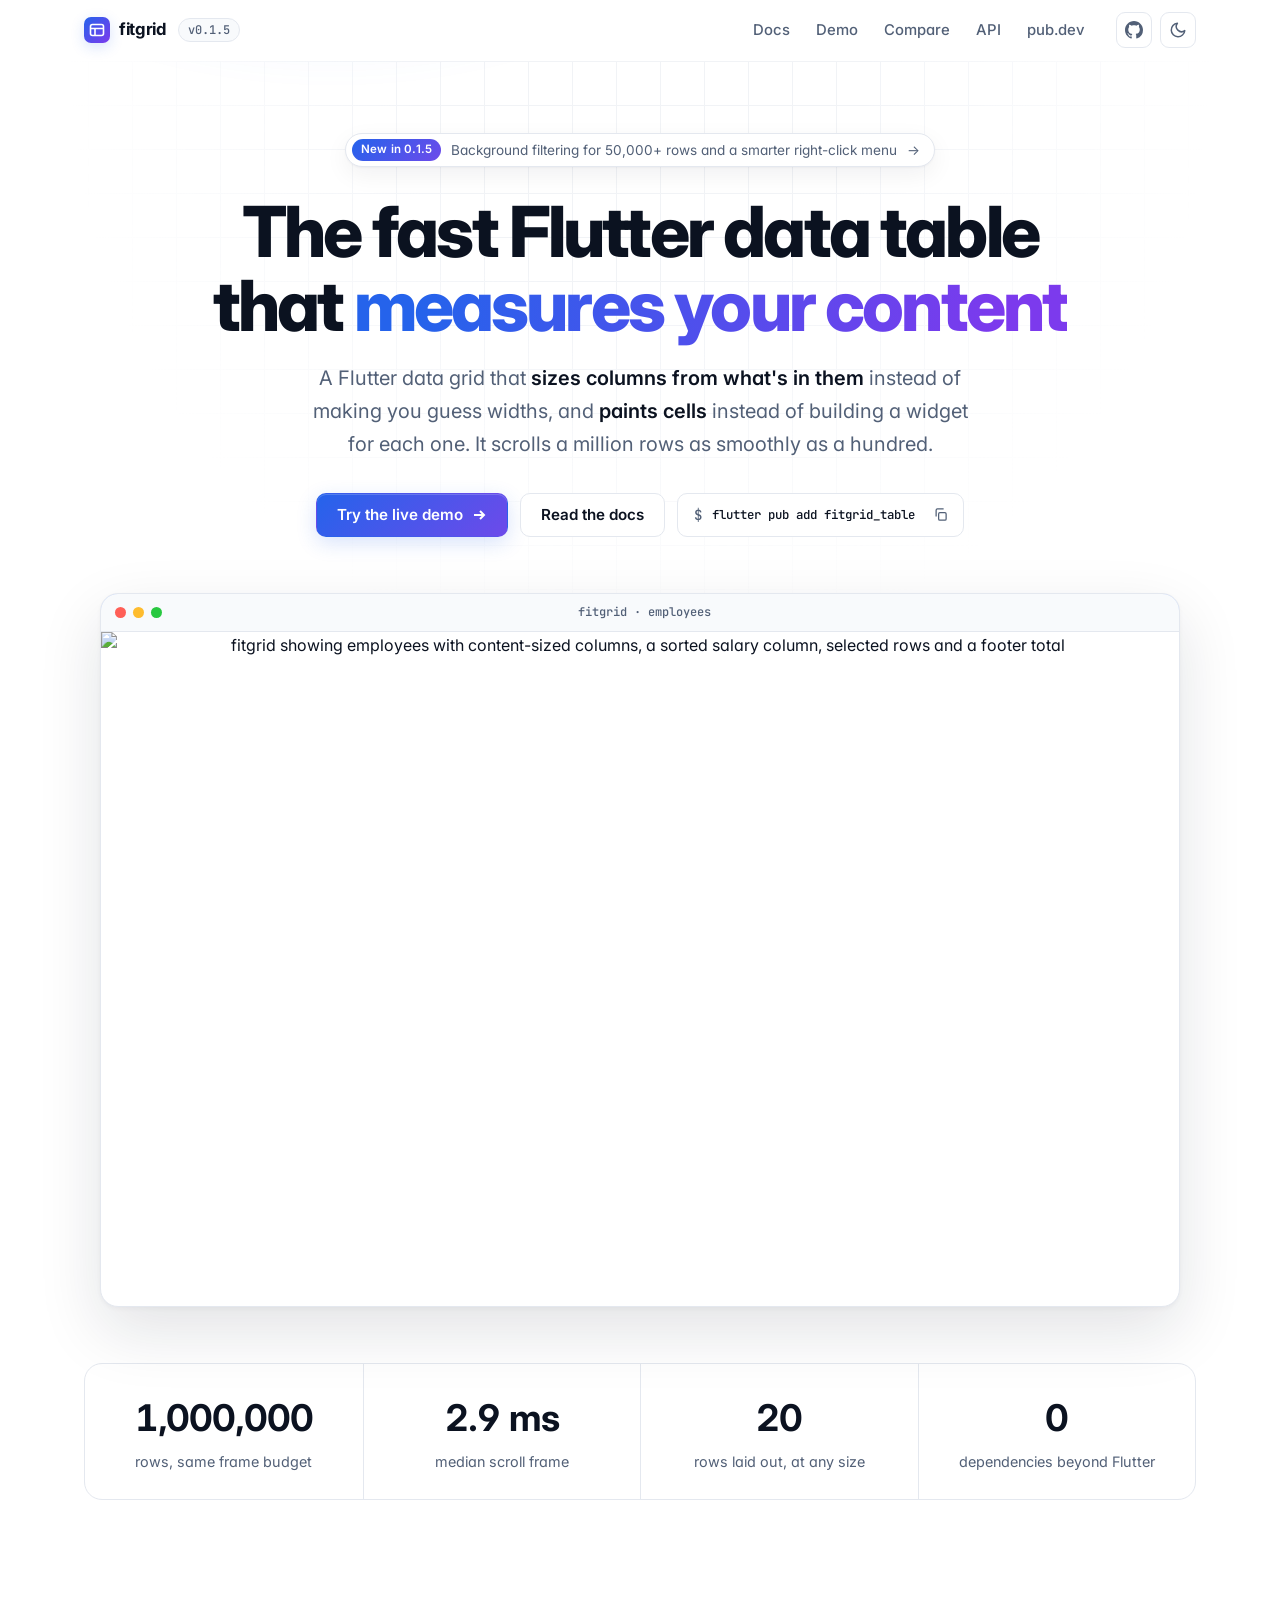
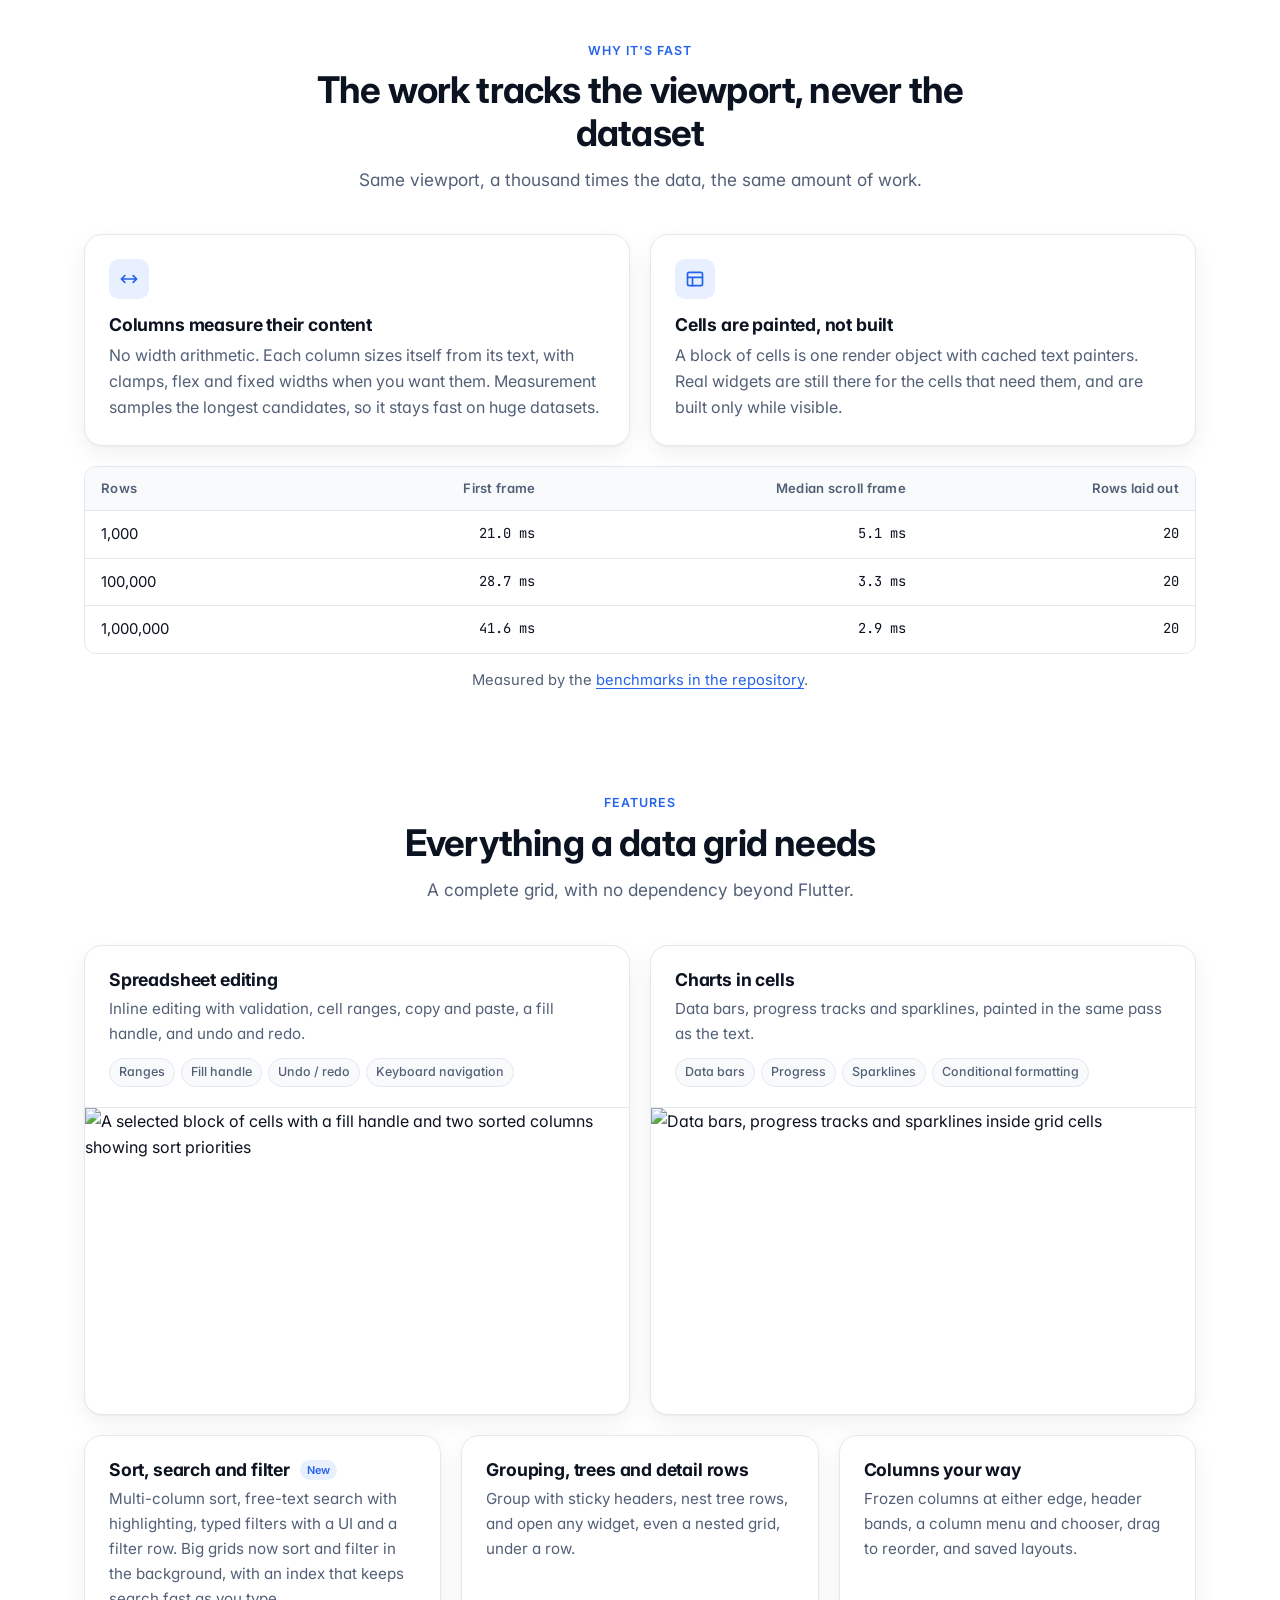
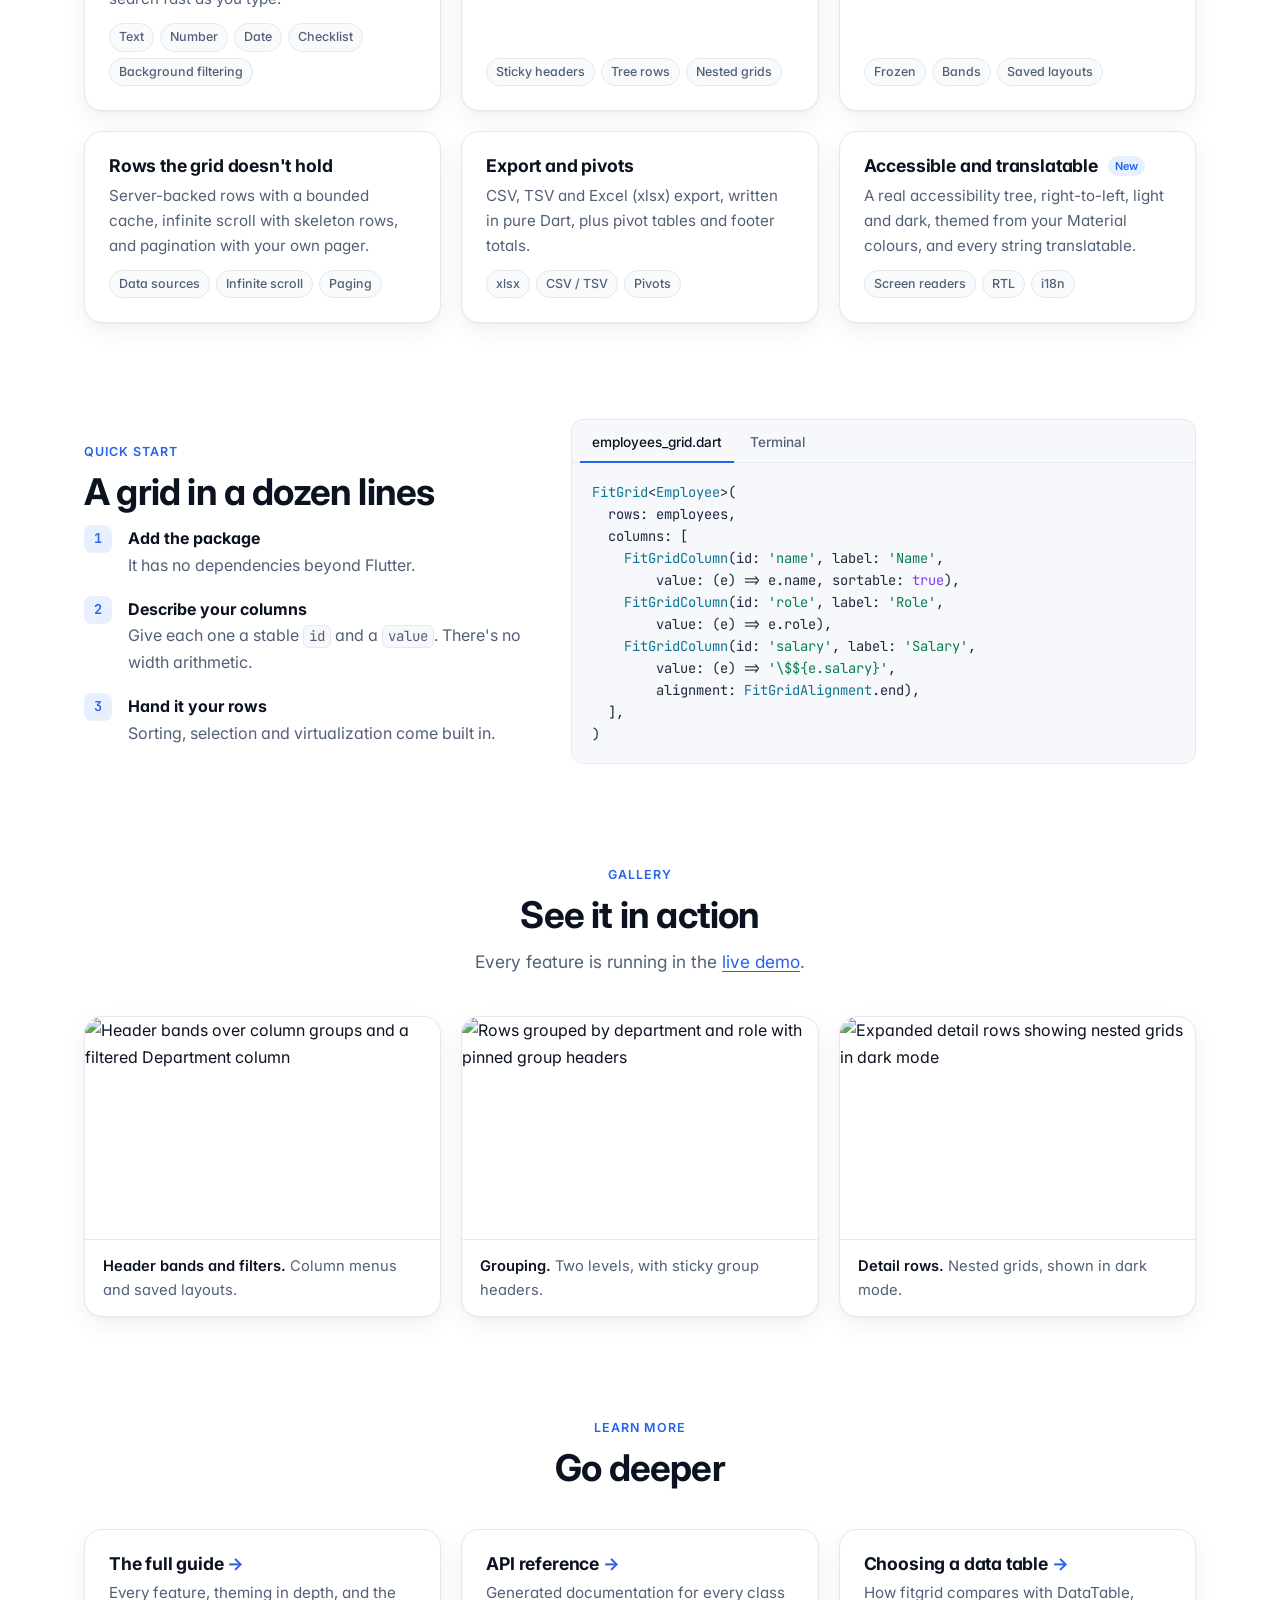
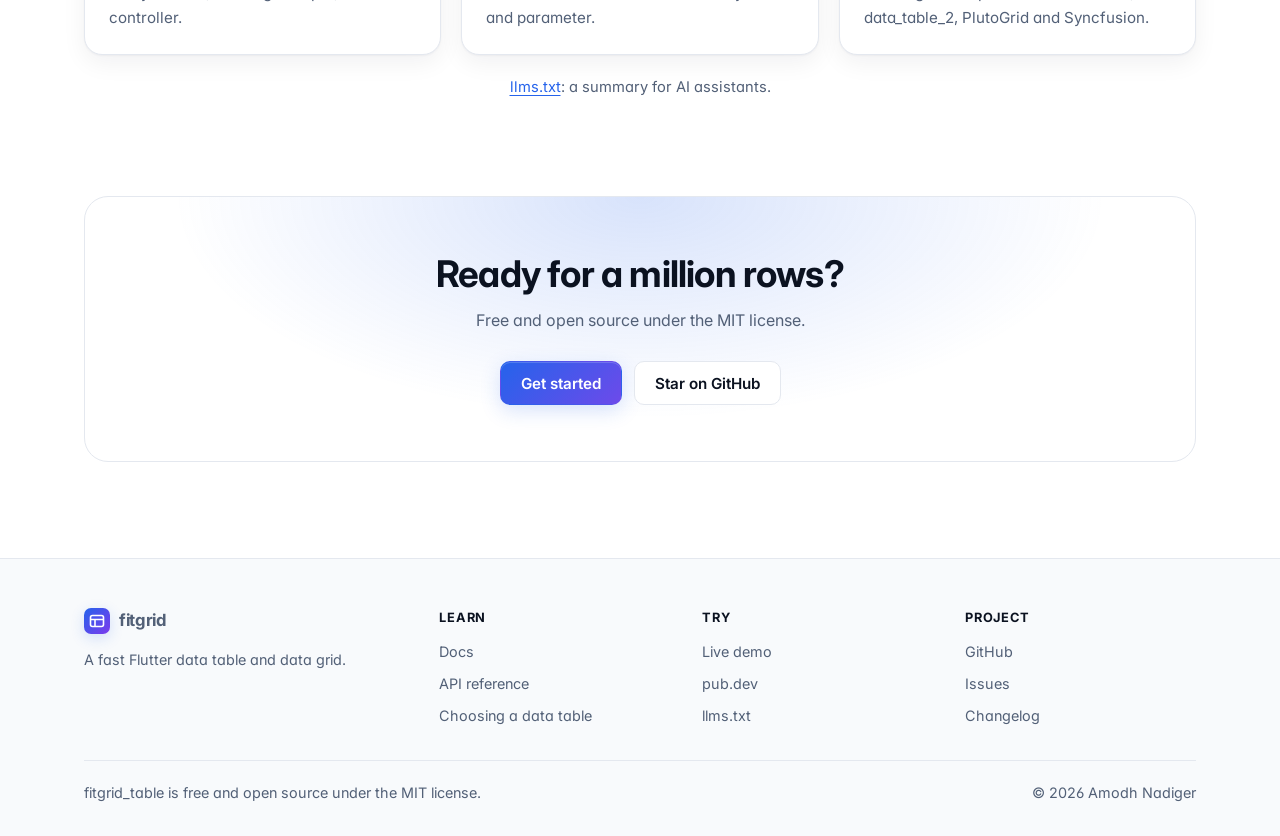
==== commit ad3281a3: "release 0.1.5: background filtering, search index, default context menu - Filters on 50,000+ rows ru" ====
--- a/site/index.html
+++ b/site/index.html
@@ -156,7 +156,7 @@
       <span class="logo" aria-hidden="true"><svg viewBox="0 0 16 16" fill="none" stroke="#fff" stroke-width="1.6"><rect x="1.5" y="2.5" width="13" height="11" rx="2"/><path d="M1.5 6.5h13M6 6.5v7"/></svg></span>
       fitgrid
     </a>
-    <a class="pill" href="https://pub.dev/packages/fitgrid_table" aria-label="Version 0.1.4 on pub.dev">v0.1.4</a>
+    <a class="pill" href="https://pub.dev/packages/fitgrid_table" aria-label="Version 0.1.5 on pub.dev">v0.1.5</a>
     <nav class="nav-links" aria-label="Main">
       <a href="docs.html">Docs</a>
       <a href="demo/">Demo</a>
@@ -175,7 +175,7 @@
 <main>
   <div class="hero">
     <div class="wrap">
-      <a class="announce" href="docs.html#search-and-filters"><b>New in 0.1.4</b> A filter row and translatable text <span aria-hidden="true">→</span></a>
+      <a class="announce" href="docs.html#sorting"><b>New in 0.1.5</b> Background filtering for 50,000+ rows and a smarter right-click menu <span aria-hidden="true">→</span></a>
       <h1>The fast Flutter data table that <span class="gradient-text">measures your content</span></h1>
       <p class="lead">A Flutter data grid that <strong>sizes columns from what's in them</strong> instead of making you guess widths, and <strong>paints cells</strong> instead of building a widget for each one. It scrolls a million rows as smoothly as a hundred.</p>
       <div class="btn-row">
@@ -253,8 +253,8 @@
         </div>
         <div class="card">
           <h3>Sort, search and filter <span class="tag-new">New</span></h3>
-          <p>Multi-column sort, free-text search with highlighting, typed filters with a UI, and now a filter row.</p>
-          <ul><li>Text</li><li>Number</li><li>Date</li><li>Checklist</li></ul>
+          <p>Multi-column sort, free-text search with highlighting, typed filters with a UI and a filter row. Big grids now sort and filter in the background, with an index that keeps search fast as you type.</p>
+          <ul><li>Text</li><li>Number</li><li>Date</li><li>Checklist</li><li>Background filtering</li></ul>
         </div>
         <div class="card">
           <h3>Grouping, trees and detail rows</h3>
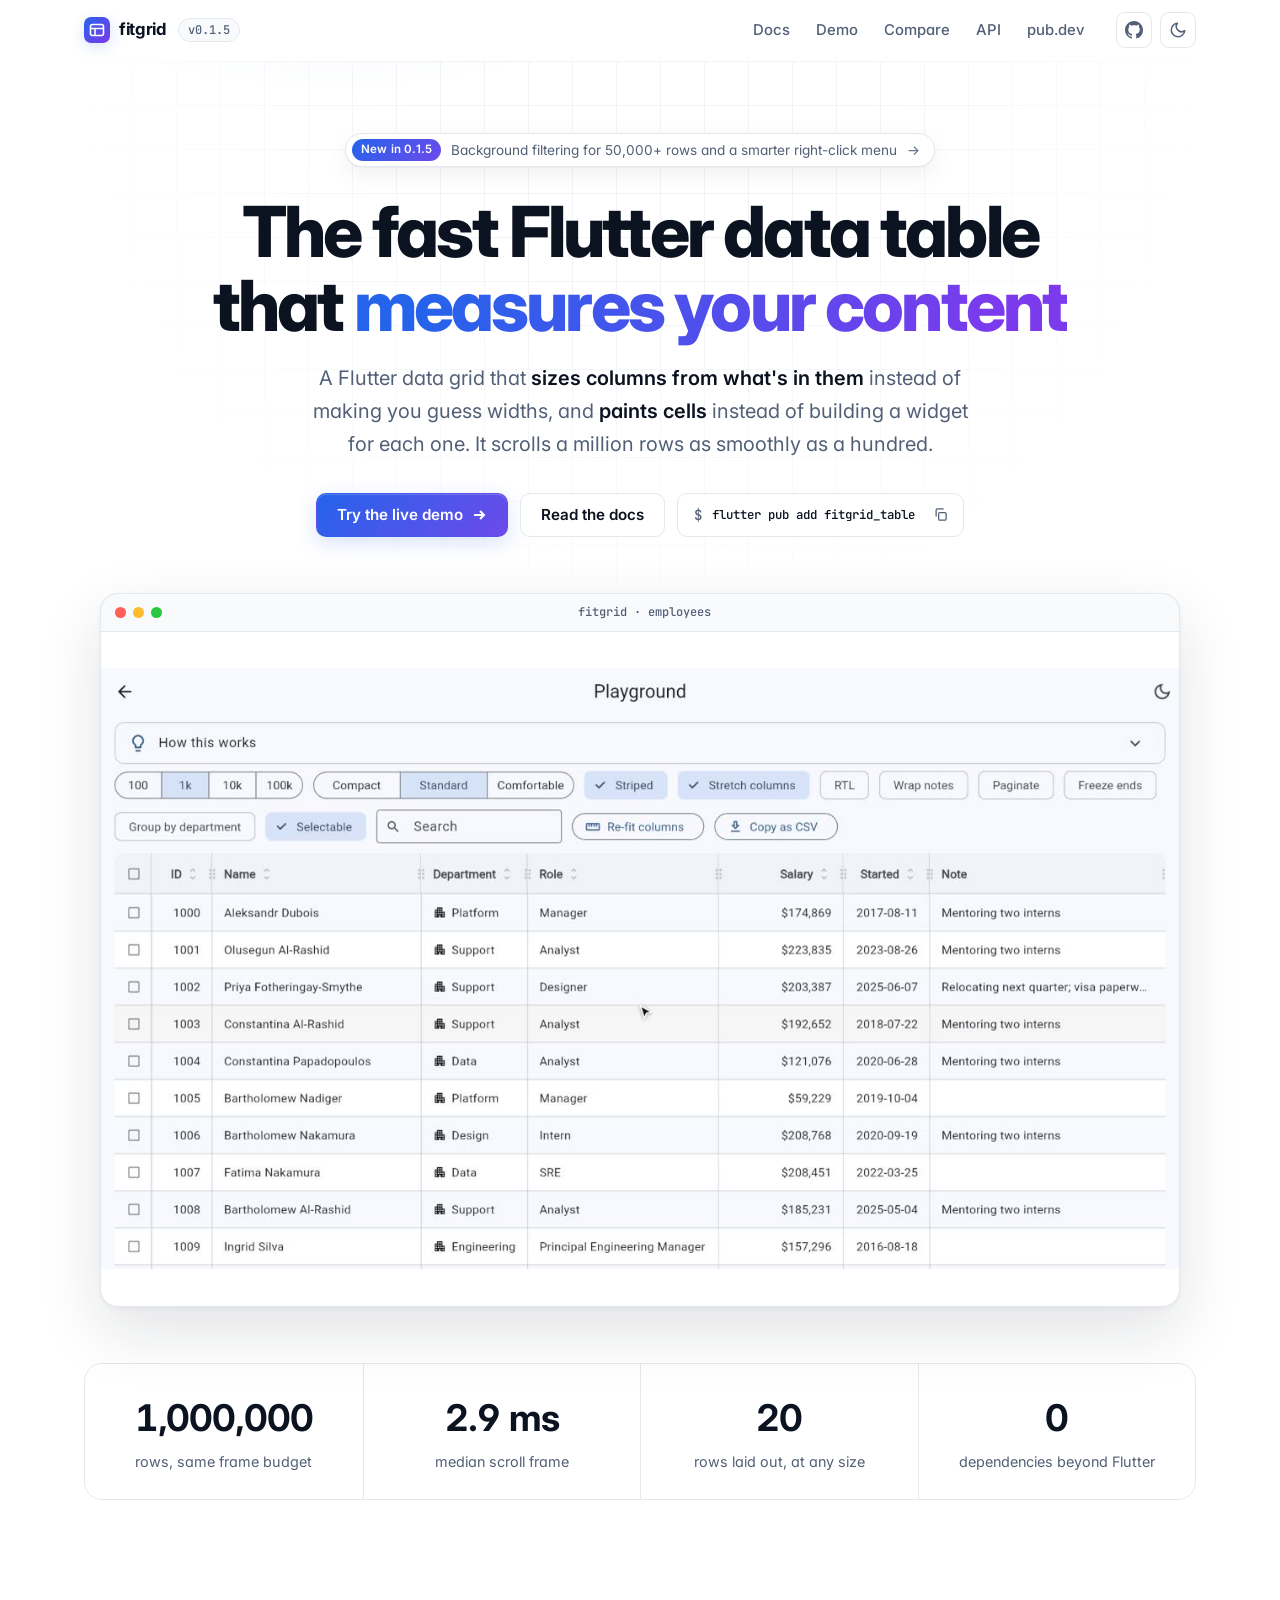
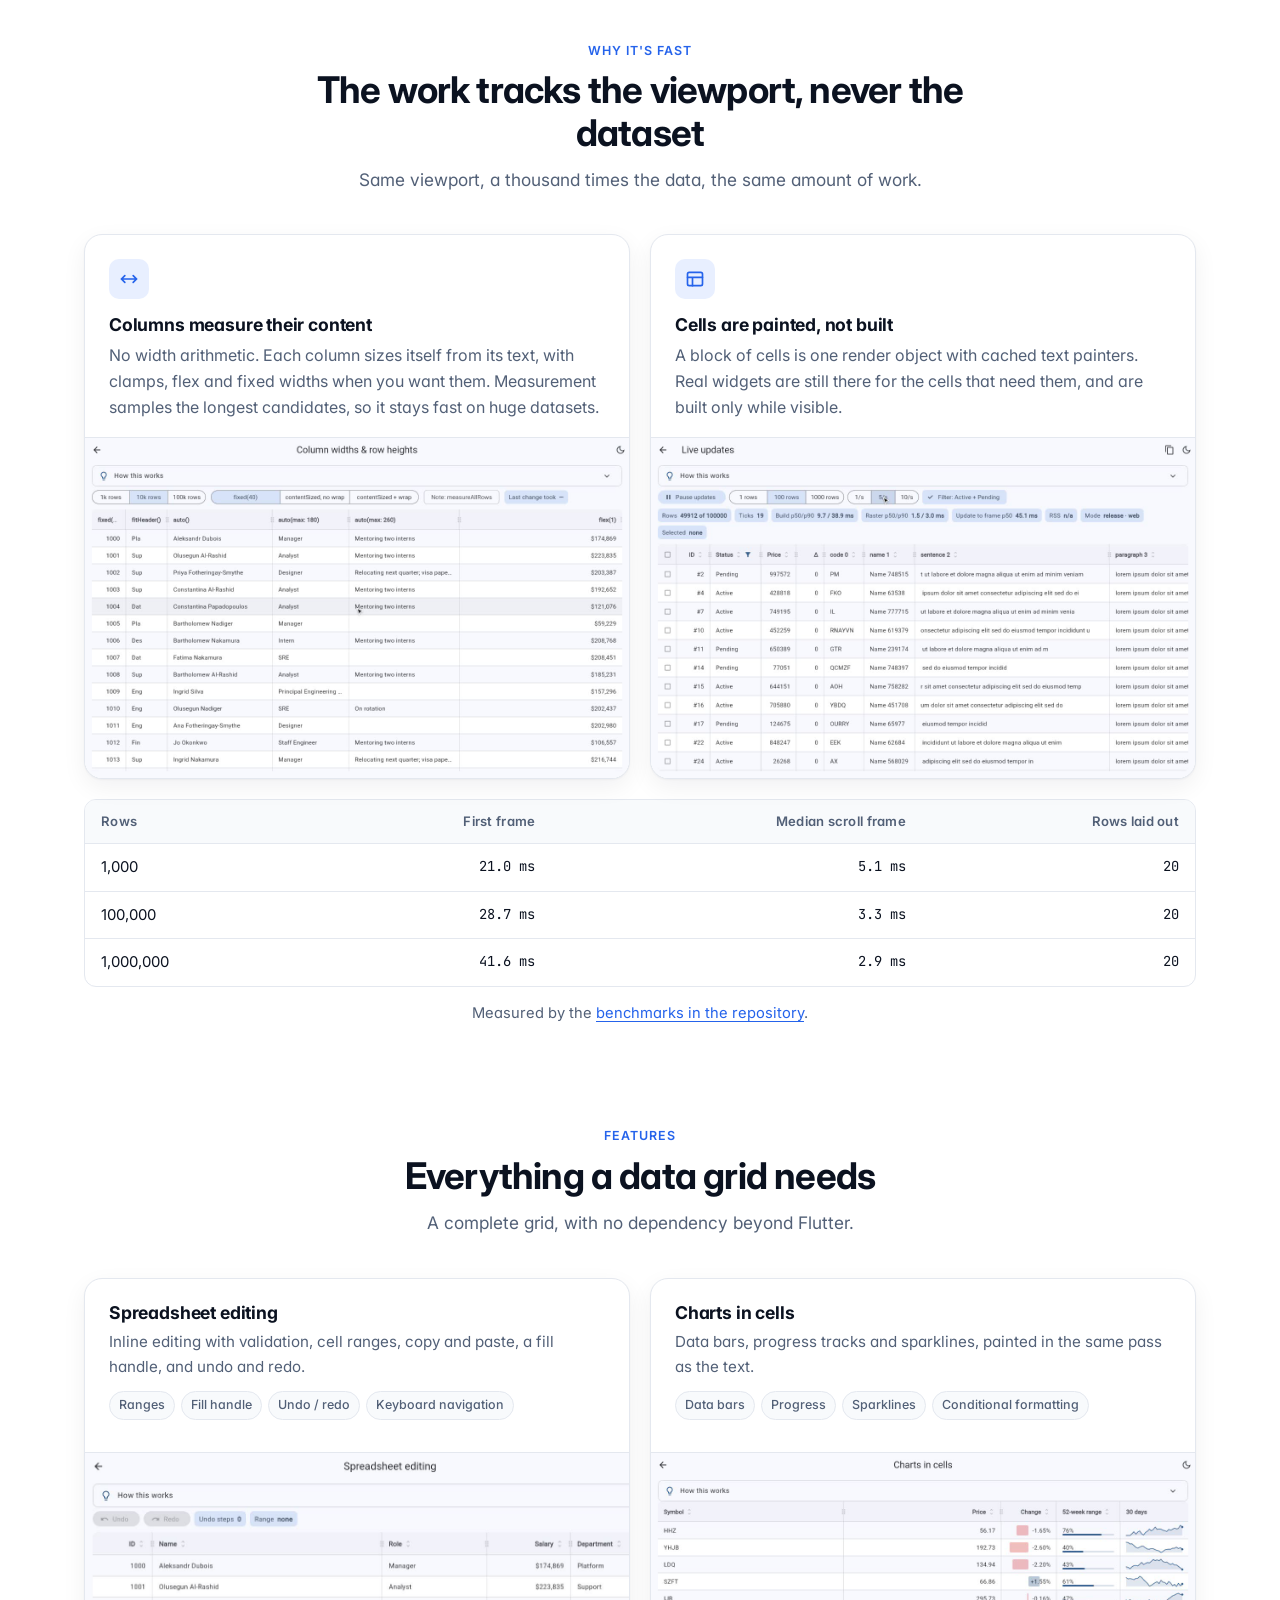
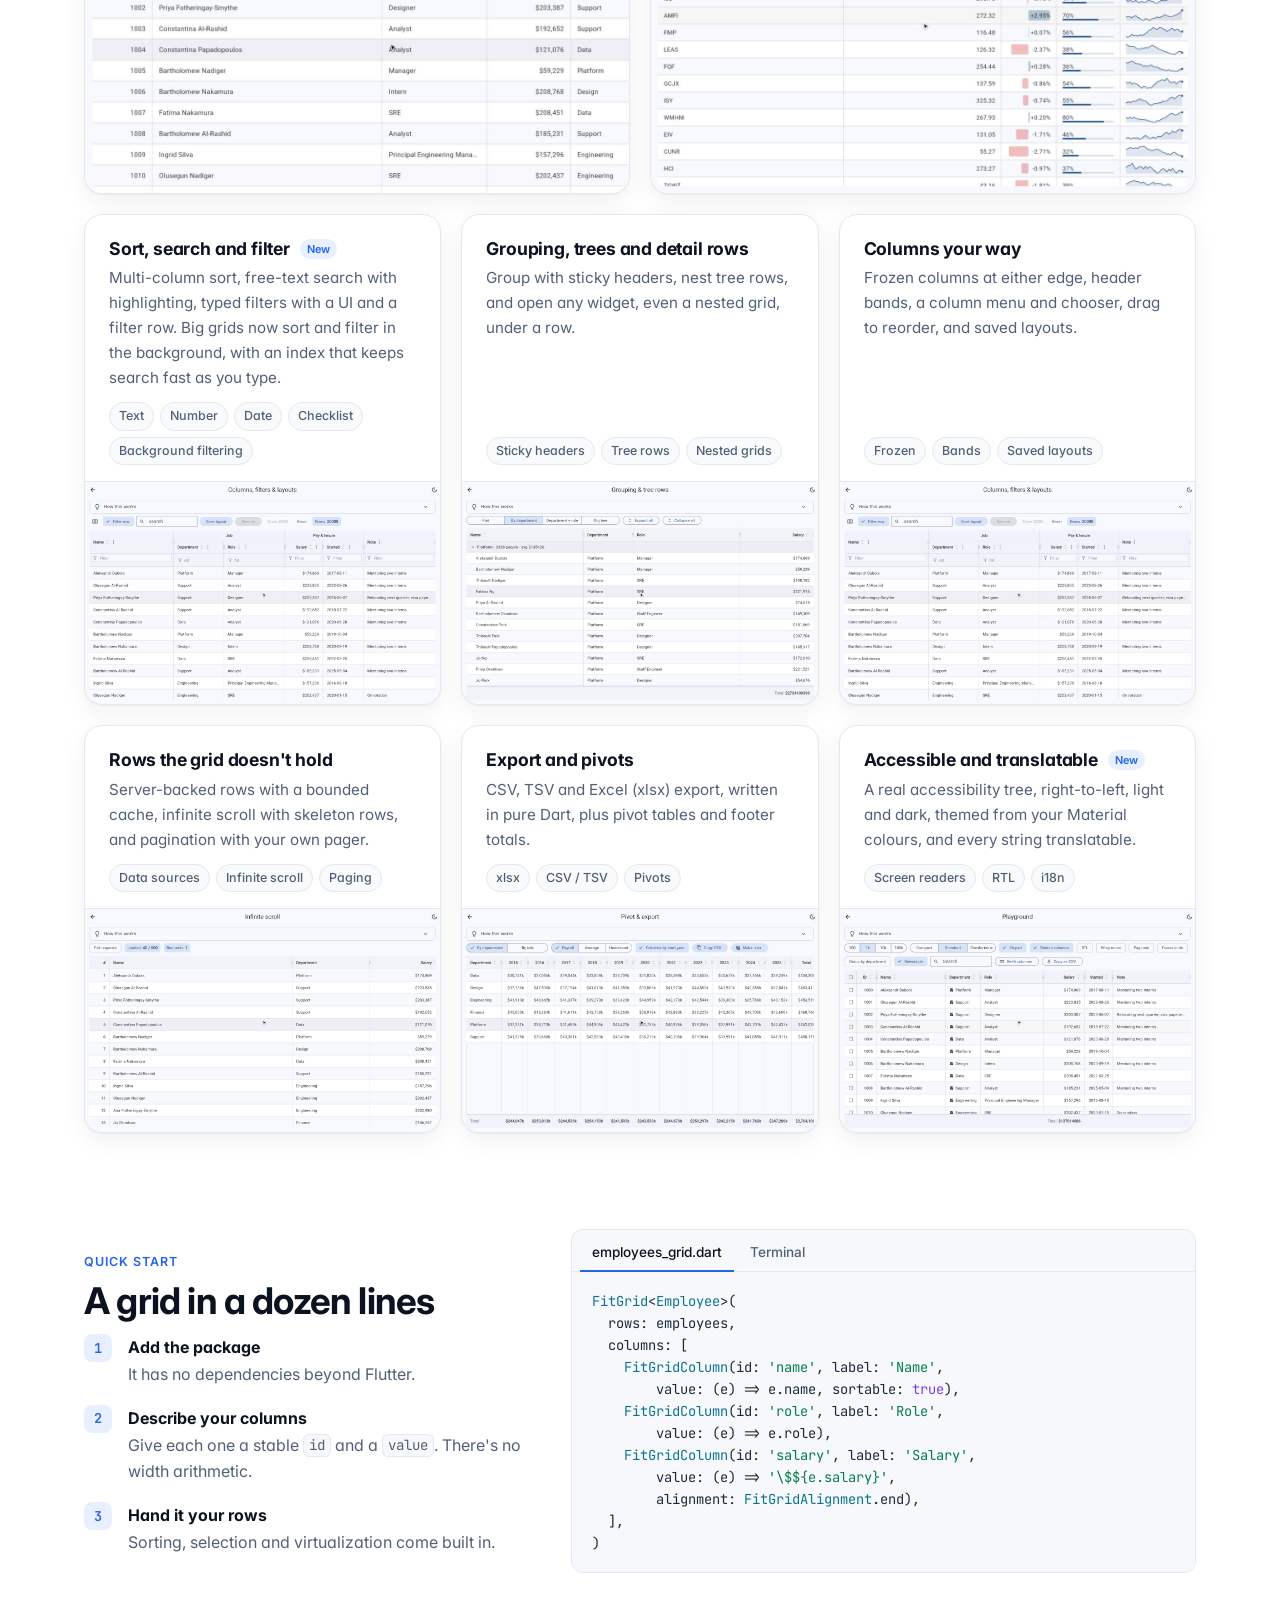
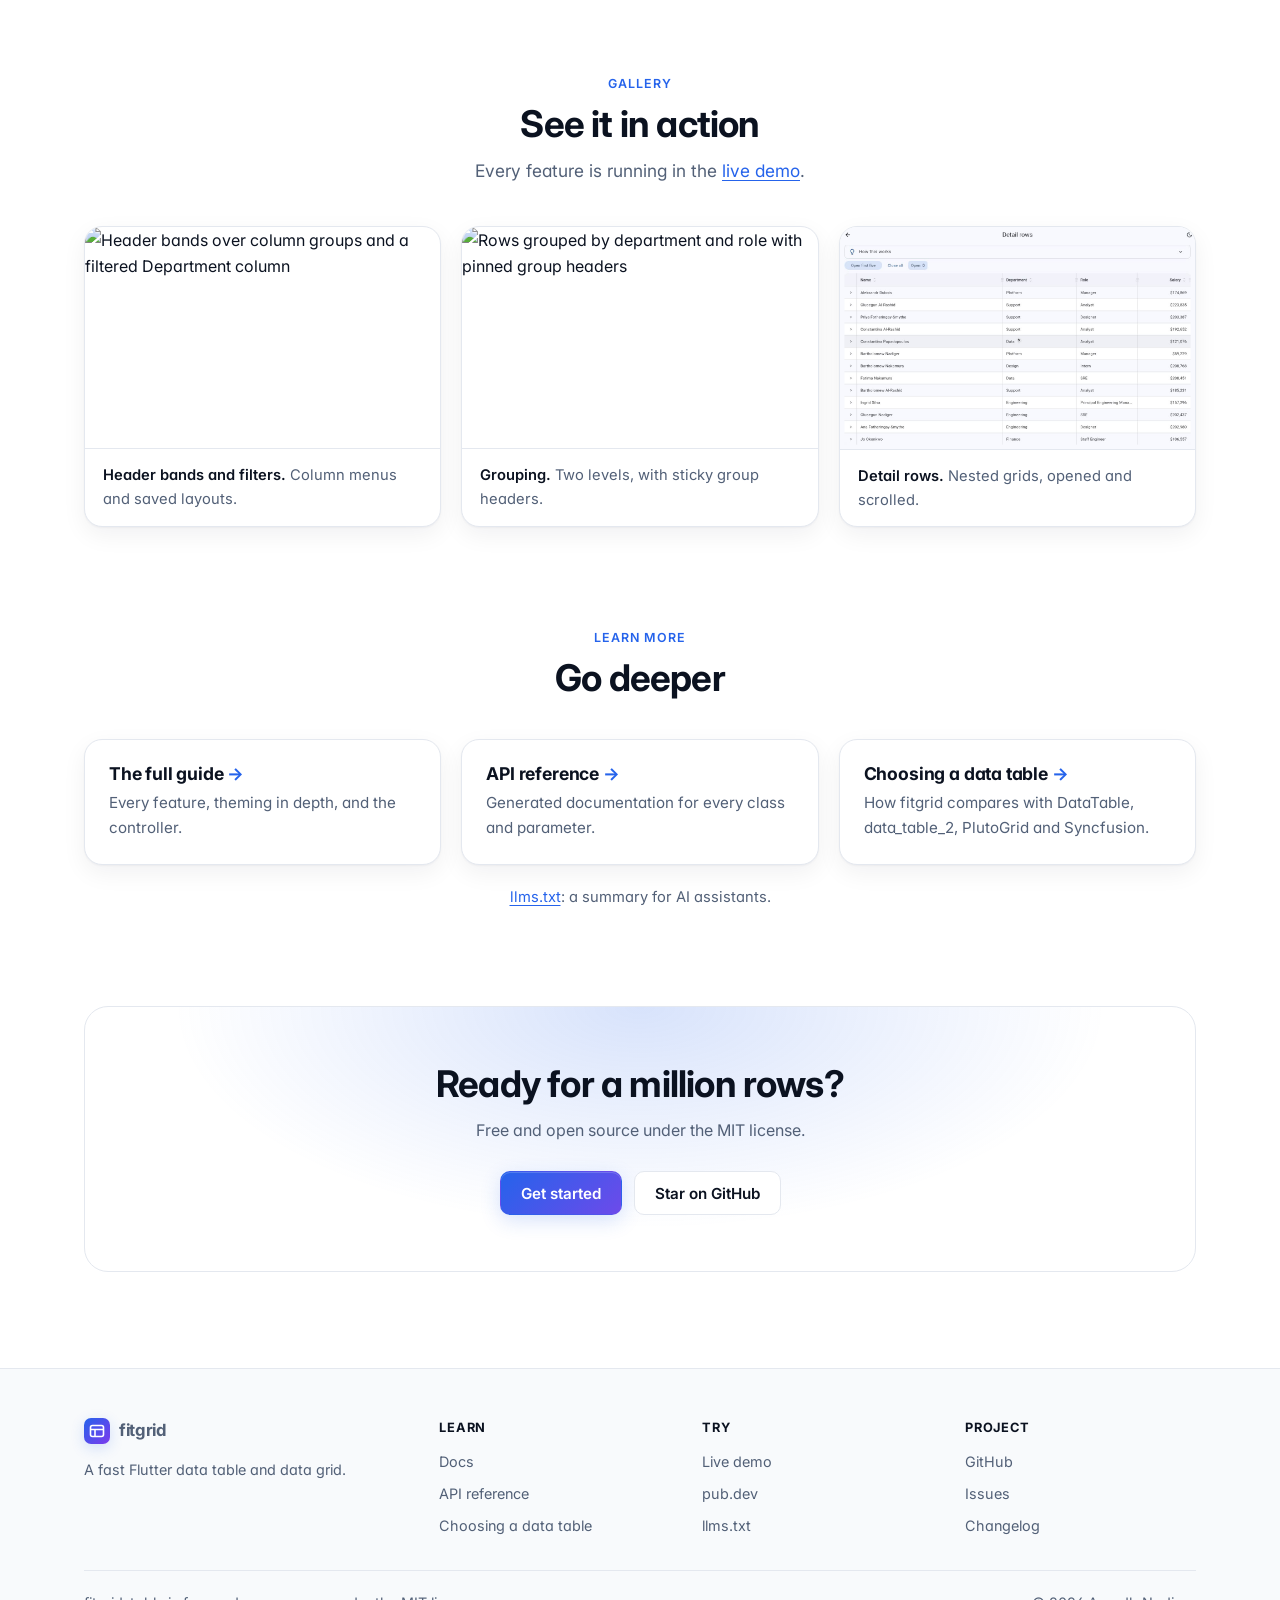
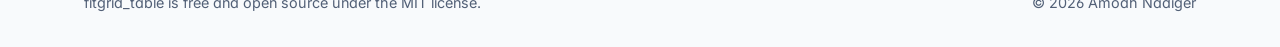
==== commit 702fb9a0: "site: feature clips recorded from the example app Twelve short looping clips of the real grid, one p" ====
--- a/site/index.html
+++ b/site/index.html
@@ -110,8 +110,19 @@
     .bento .card p { color: var(--muted); font-size: .95rem; margin: 0 0 12px; }
     .bento .card ul { margin: auto 0 0; padding: 0; list-style: none; display: flex; flex-wrap: wrap; gap: 6px; }
     .bento .card li { font-size: .78rem; font-weight: 500; color: var(--muted); background: var(--bg-soft); border: 1px solid var(--line); padding: 3px 9px; border-radius: 999px; }
-    .bento .shot { margin: 4px -24px -24px; border-top: 1px solid var(--line); overflow: hidden; border-radius: 0 0 var(--radius-lg) var(--radius-lg); }
-    .bento .shot img { width: 100%; aspect-ratio: 16 / 9; object-fit: cover; object-position: top left; }
+    .card .shot { display: block; width: auto; padding: 0; font: inherit; color: inherit; background: var(--bg-soft); cursor: zoom-in; margin: 16px -24px -24px; border: 0; border-top: 1px solid var(--line); overflow: hidden; border-radius: 0 0 var(--radius-lg) var(--radius-lg); }
+    .bento .card .shot { margin-top: 16px; }
+    .card .shot video, .gallery .shot video { display: block; width: 100%; height: auto; aspect-ratio: 16 / 10; object-fit: cover; object-position: top left; }
+    .card .shot:focus-visible, .gallery .shot:focus-visible { outline: 2px solid var(--accent); outline-offset: -2px; }
+    .gallery .shot { display: block; width: 100%; padding: 0; border: 0; border-bottom: 1px solid var(--line); background: var(--bg-soft); cursor: zoom-in; }
+    .frame video { display: block; width: 100%; height: auto; aspect-ratio: 16 / 10; }
+    .why .card { display: flex; flex-direction: column; }
+    .why .card p { margin-bottom: 0; }
+    .clip-dialog { width: min(1200px, calc(100vw - 32px)); max-height: calc(100vh - 32px); padding: 0; border: 1px solid var(--line); border-radius: var(--radius-lg); background: var(--card); color: var(--fg); box-shadow: var(--shadow); overflow: hidden; }
+    .clip-dialog::backdrop { background: rgb(8 10 14 / .72); }
+    .clip-dialog video { display: block; width: 100%; height: auto; max-height: calc(100vh - 90px); background: #000; }
+    .clip-dialog form { display: flex; align-items: center; justify-content: space-between; gap: 12px; padding: 10px 14px; font-size: .9rem; color: var(--muted); }
+    .clip-dialog button { font: 500 .9rem/1 var(--font); color: var(--fg); background: var(--bg-soft); border: 1px solid var(--line); border-radius: 8px; padding: 7px 12px; cursor: pointer; }
     .bento .card.wide ul { margin: 0 0 16px; }
     .tag-new { font: 600 .68rem/1 var(--font); color: var(--accent); background: var(--accent-soft); padding: 3px 7px; border-radius: 999px; margin-left: 6px; vertical-align: 2px; letter-spacing: .02em; }
     @media (max-width: 960px) { .bento { grid-template-columns: repeat(2, 1fr); } .bento .card, .bento .card.wide { grid-column: span 1; } .bento .card.wide { grid-column: 1 / -1; } }
@@ -186,7 +197,7 @@
 
       <div class="frame">
         <div class="chrome" aria-hidden="true"><i></i><i></i><i></i><span>fitgrid · employees</span></div>
-        <img src="screenshots/overview.png" alt="fitgrid showing employees with content-sized columns, a sorted salary column, selected rows and a footer total" width="2560" height="1600">
+        <video class="clip" src="videos/hero.mp4" poster="videos/hero.jpg" muted loop playsinline preload="metadata" width="1600" height="1000" aria-label="Scrolling 100,000 rows, sorting by salary, searching for designer with highlighted matches, then grouping by department"></video>
       </div>
 
       <div class="stats">
@@ -210,11 +221,13 @@
           <div class="icon" aria-hidden="true"><svg viewBox="0 0 24 24" fill="none" stroke="currentColor" stroke-width="2" stroke-linecap="round"><path d="M3 12h18M7 8l-4 4 4 4M17 8l4 4-4 4"/></svg></div>
           <h3>Columns measure their content</h3>
           <p>No width arithmetic. Each column sizes itself from its text, with clamps, flex and fixed widths when you want them. Measurement samples the longest candidates, so it stays fast on huge datasets.</p>
+          <button class="shot" type="button" aria-label="Play larger: Switching width and wrapping policies, then scrolling 100,000 rows"><video class="clip" src="videos/measure.mp4" poster="videos/measure.jpg" muted loop playsinline preload="none" width="1600" height="1000" aria-label="Switching width and wrapping policies, then scrolling 100,000 rows"></video></button>
         </div>
         <div class="card">
           <div class="icon" aria-hidden="true"><svg viewBox="0 0 24 24" fill="none" stroke="currentColor" stroke-width="2" stroke-linecap="round"><rect x="3" y="4" width="18" height="16" rx="2"/><path d="M3 10h18M9 10v10"/></svg></div>
           <h3>Cells are painted, not built</h3>
           <p>A block of cells is one render object with cached text painters. Real widgets are still there for the cells that need them, and are built only while visible.</p>
+          <button class="shot" type="button" aria-label="Play larger: 100,000 rows by 30 columns updating live while scrolled in both directions"><video class="clip" src="videos/painted.mp4" poster="videos/painted.jpg" muted loop playsinline preload="none" width="1600" height="1000" aria-label="100,000 rows by 30 columns updating live while scrolled in both directions"></video></button>
         </div>
       </div>
       <div class="table-wrap">
@@ -243,43 +256,49 @@
           <h3>Spreadsheet editing</h3>
           <p>Inline editing with validation, cell ranges, copy and paste, a fill handle, and undo and redo.</p>
           <ul><li>Ranges</li><li>Fill handle</li><li>Undo / redo</li><li>Keyboard navigation</li></ul>
-          <div class="shot"><img src="screenshots/spreadsheet.png" alt="A selected block of cells with a fill handle and two sorted columns showing sort priorities" loading="lazy" width="2560" height="1600"></div>
+          <button class="shot" type="button" aria-label="Play larger: Selecting a block, copying it, dragging the fill handle, undo and redo, and a two-column sort"><video class="clip" src="videos/spreadsheet.mp4" poster="videos/spreadsheet.jpg" muted loop playsinline preload="none" width="1600" height="1000" aria-label="Selecting a block, copying it, dragging the fill handle, undo and redo, and a two-column sort"></video></button>
         </div>
         <div class="card wide">
           <h3>Charts in cells</h3>
           <p>Data bars, progress tracks and sparklines, painted in the same pass as the text.</p>
           <ul><li>Data bars</li><li>Progress</li><li>Sparklines</li><li>Conditional formatting</li></ul>
-          <div class="shot"><img src="screenshots/charts.png" alt="Data bars, progress tracks and sparklines inside grid cells" loading="lazy" width="2000" height="1600"></div>
+          <button class="shot" type="button" aria-label="Play larger: Sorting by data bars and progress tracks, scrolling sparklines, and switching to dark mode"><video class="clip" src="videos/charts.mp4" poster="videos/charts.jpg" muted loop playsinline preload="none" width="1600" height="1000" aria-label="Sorting by data bars and progress tracks, scrolling sparklines, and switching to dark mode"></video></button>
         </div>
         <div class="card">
           <h3>Sort, search and filter <span class="tag-new">New</span></h3>
           <p>Multi-column sort, free-text search with highlighting, typed filters with a UI and a filter row. Big grids now sort and filter in the background, with an index that keeps search fast as you type.</p>
           <ul><li>Text</li><li>Number</li><li>Date</li><li>Checklist</li><li>Background filtering</li></ul>
+          <button class="shot" type="button" aria-label="Play larger: Searching with highlights, typing a salary filter, and right-clicking a cell to show only that value"><video class="clip" src="videos/filter.mp4" poster="videos/filter.jpg" muted loop playsinline preload="none" width="1600" height="1000" aria-label="Searching with highlights, typing a salary filter, and right-clicking a cell to show only that value"></video></button>
         </div>
         <div class="card">
           <h3>Grouping, trees and detail rows</h3>
           <p>Group with sticky headers, nest tree rows, and open any widget, even a nested grid, under a row.</p>
           <ul><li>Sticky headers</li><li>Tree rows</li><li>Nested grids</li></ul>
+          <button class="shot" type="button" aria-label="Play larger: Two-level grouping with sticky headers, collapsing groups, and an org-chart tree"><video class="clip" src="videos/grouping.mp4" poster="videos/grouping.jpg" muted loop playsinline preload="none" width="1600" height="1000" aria-label="Two-level grouping with sticky headers, collapsing groups, and an org-chart tree"></video></button>
         </div>
         <div class="card">
           <h3>Columns your way</h3>
           <p>Frozen columns at either edge, header bands, a column menu and chooser, drag to reorder, and saved layouts.</p>
           <ul><li>Frozen</li><li>Bands</li><li>Saved layouts</li></ul>
+          <button class="shot" type="button" aria-label="Play larger: Resizing a column, pinning one to the start, hiding one, then saving, resetting and restoring the layout"><video class="clip" src="videos/columns.mp4" poster="videos/columns.jpg" muted loop playsinline preload="none" width="1600" height="1000" aria-label="Resizing a column, pinning one to the start, hiding one, then saving, resetting and restoring the layout"></video></button>
         </div>
         <div class="card">
           <h3>Rows the grid doesn't hold</h3>
           <p>Server-backed rows with a bounded cache, infinite scroll with skeleton rows, and pagination with your own pager.</p>
           <ul><li>Data sources</li><li>Infinite scroll</li><li>Paging</li></ul>
+          <button class="shot" type="button" aria-label="Play larger: Infinite scroll loading pages as the user nears the end"><video class="clip" src="videos/infinite.mp4" poster="videos/infinite.jpg" muted loop playsinline preload="none" width="1600" height="1000" aria-label="Infinite scroll loading pages as the user nears the end"></video></button>
         </div>
         <div class="card">
           <h3>Export and pivots</h3>
           <p>CSV, TSV and Excel (xlsx) export, written in pure Dart, plus pivot tables and footer totals.</p>
           <ul><li>xlsx</li><li>CSV / TSV</li><li>Pivots</li></ul>
+          <button class="shot" type="button" aria-label="Play larger: Pivoting 20,000 rows by department, role, payroll, average and headcount"><video class="clip" src="videos/pivot.mp4" poster="videos/pivot.jpg" muted loop playsinline preload="none" width="1600" height="1000" aria-label="Pivoting 20,000 rows by department, role, payroll, average and headcount"></video></button>
         </div>
         <div class="card">
           <h3>Accessible and translatable <span class="tag-new">New</span></h3>
           <p>A real accessibility tree, right-to-left, light and dark, themed from your Material colours, and every string translatable.</p>
           <ul><li>Screen readers</li><li>RTL</li><li>i18n</li></ul>
+          <button class="shot" type="button" aria-label="Play larger: Mirroring to right-to-left, dark mode and three densities"><video class="clip" src="videos/a11y.mp4" poster="videos/a11y.jpg" muted loop playsinline preload="none" width="1600" height="1000" aria-label="Mirroring to right-to-left, dark mode and three densities"></video></button>
         </div>
       </div>
     </div>
@@ -332,7 +351,7 @@
       <div class="gallery">
         <figure><img src="screenshots/filters.png" alt="Header bands over column groups and a filtered Department column" loading="lazy" width="2560" height="1600"><figcaption><strong>Header bands and filters.</strong> Column menus and saved layouts.</figcaption></figure>
         <figure><img src="screenshots/grouping.png" alt="Rows grouped by department and role with pinned group headers" loading="lazy" width="2560" height="1600"><figcaption><strong>Grouping.</strong> Two levels, with sticky group headers.</figcaption></figure>
-        <figure><img src="screenshots/detail.png" alt="Expanded detail rows showing nested grids in dark mode" loading="lazy" width="2560" height="1600"><figcaption><strong>Detail rows.</strong> Nested grids, shown in dark mode.</figcaption></figure>
+        <figure><button class="shot" type="button" aria-label="Play larger: Opening detail panels with nested grids, then switching to dark mode"><video class="clip" src="videos/detail.mp4" poster="videos/detail.jpg" muted loop playsinline preload="none" width="1600" height="1000" aria-label="Opening detail panels with nested grids, then switching to dark mode"></video></button><figcaption><strong>Detail rows.</strong> Nested grids, opened and scrolled.</figcaption></figure>
       </div>
     </div>
   </section>
